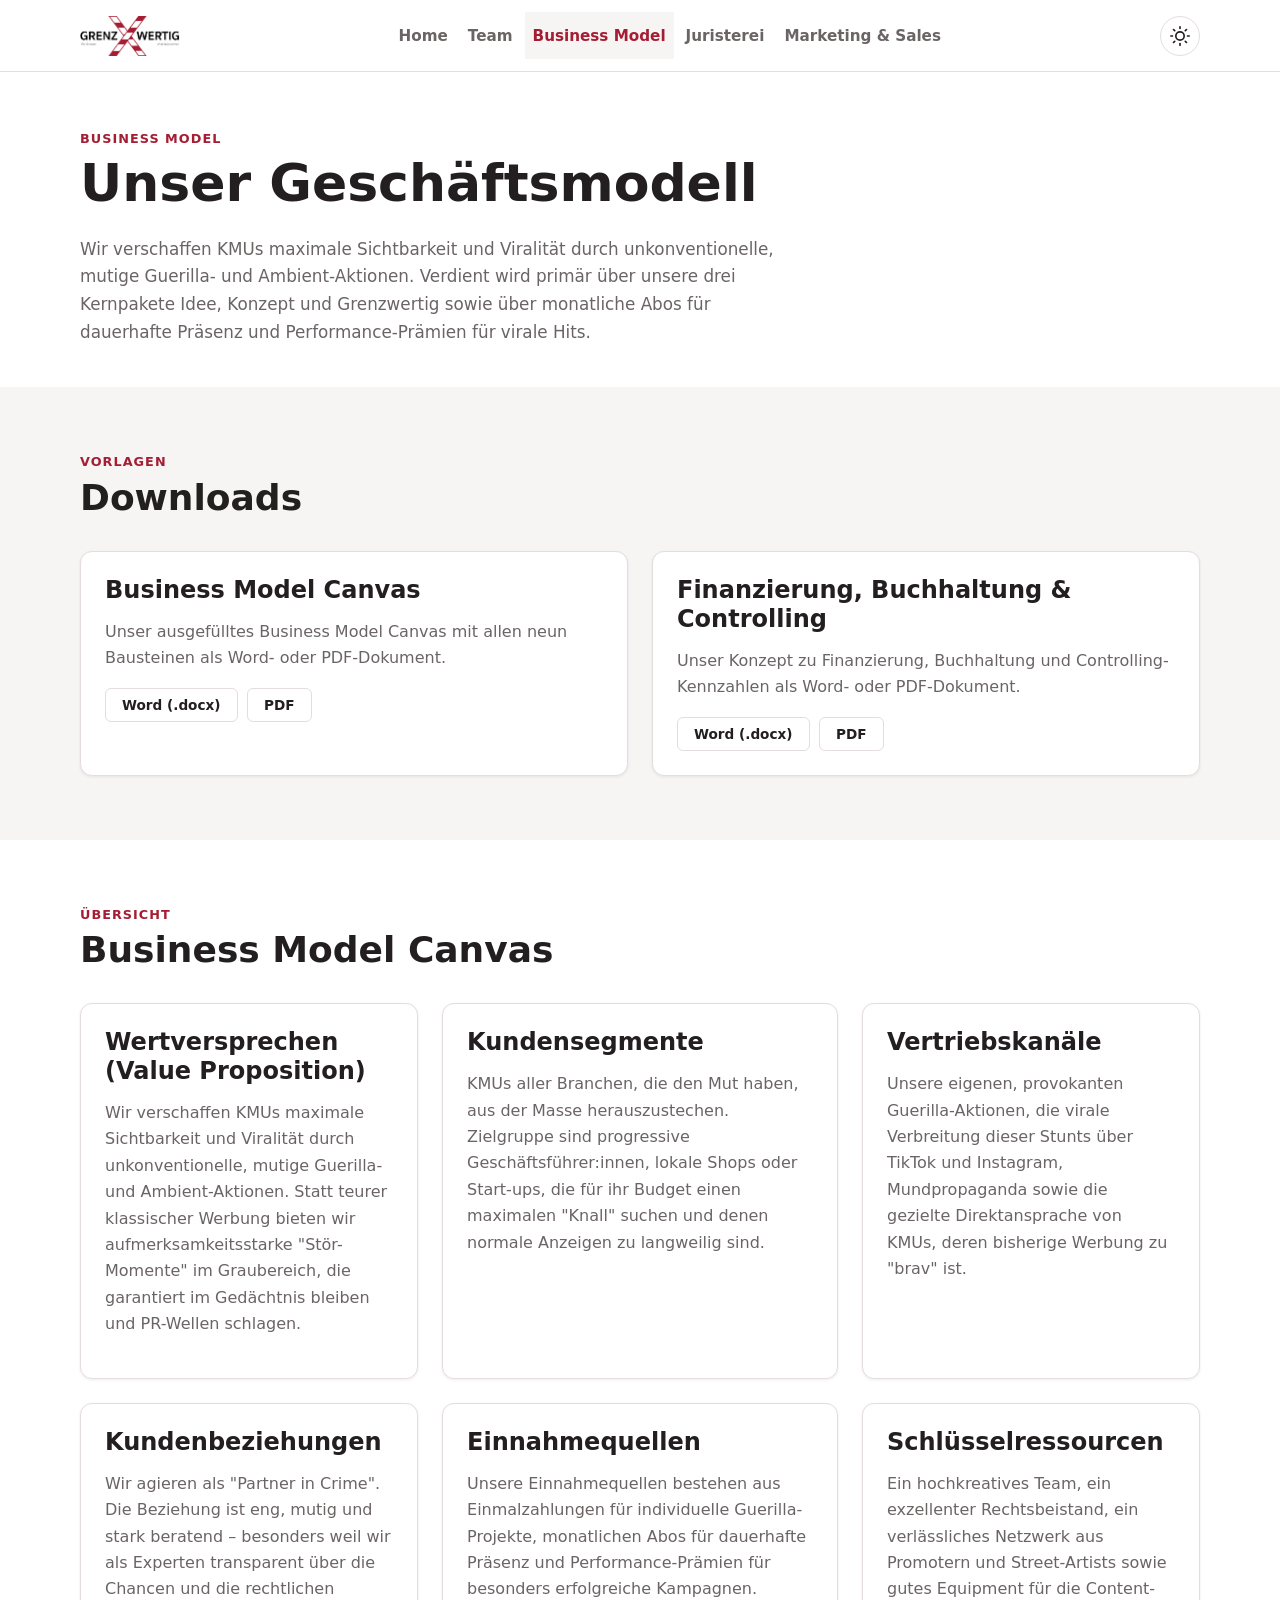
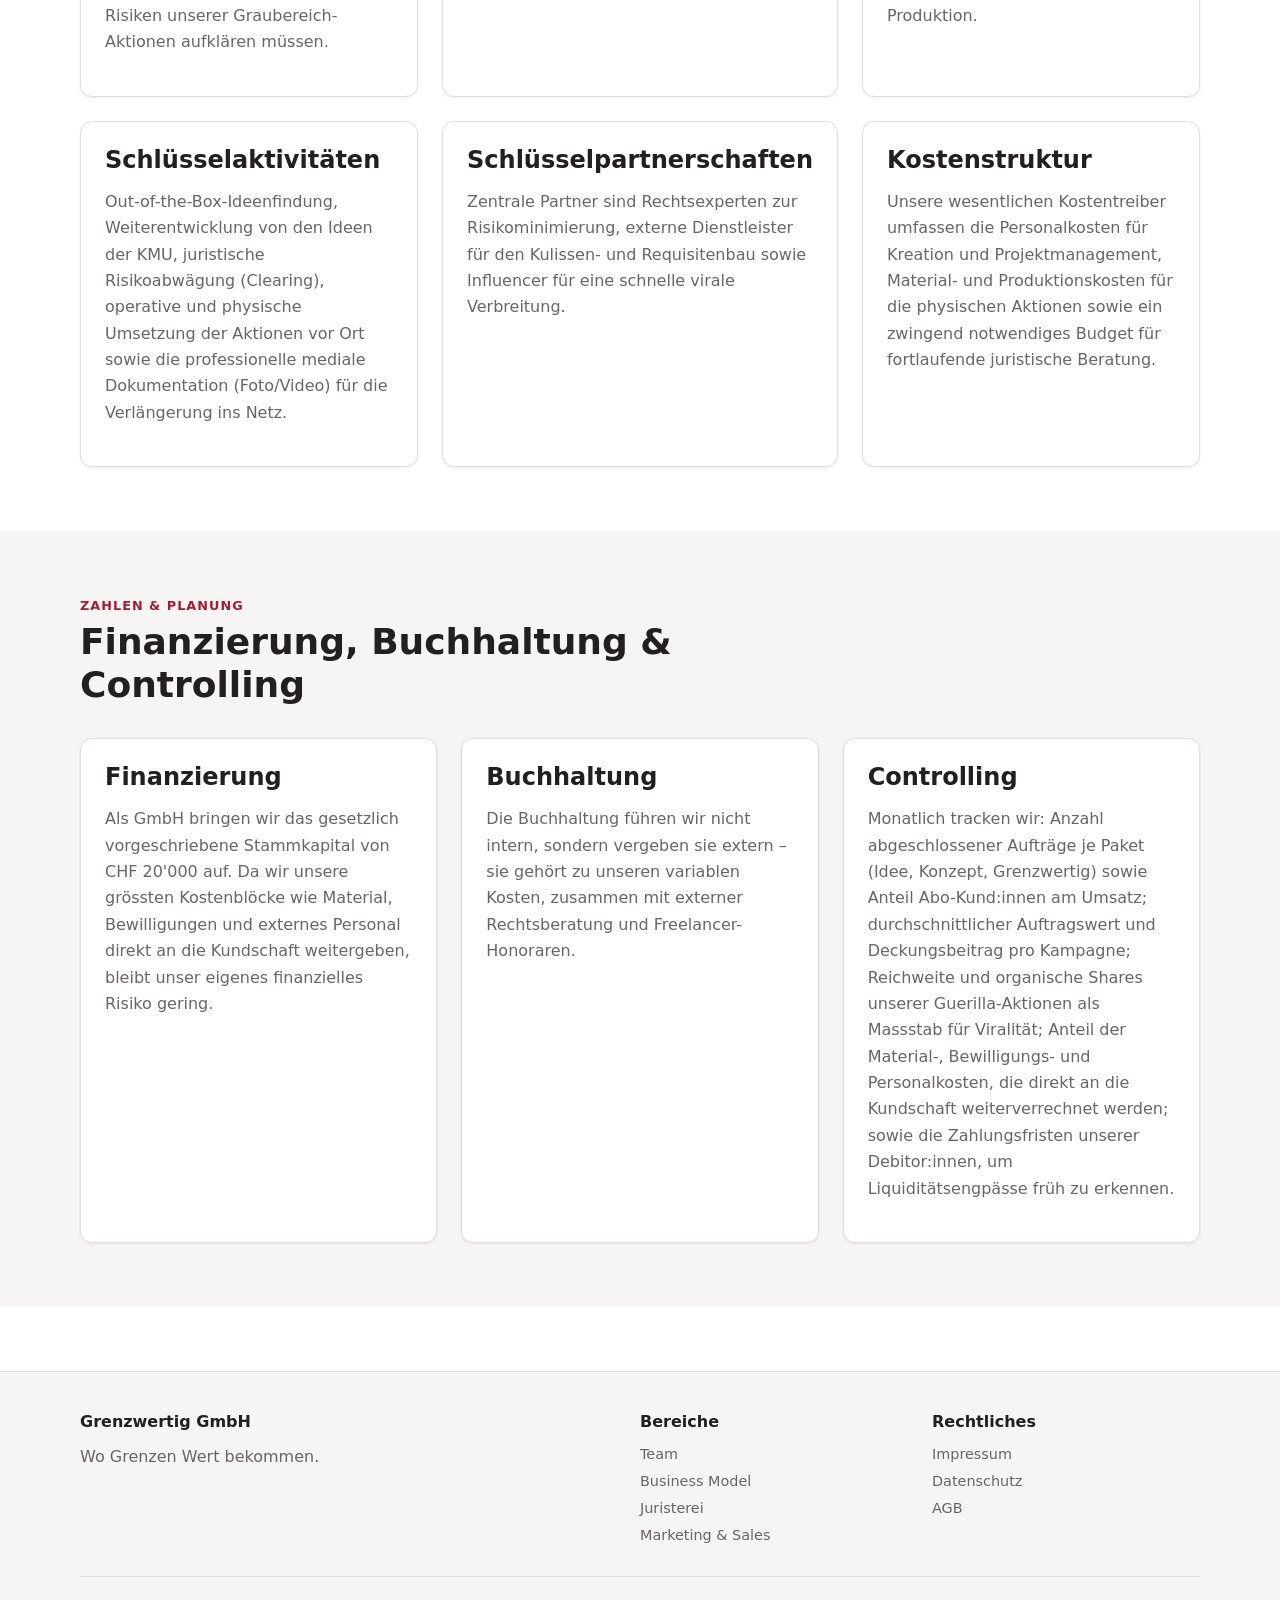
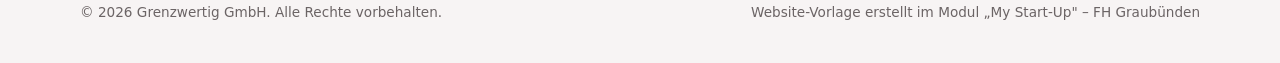
==== business-model/index.html @ 2e2cf3b0 "Logo Anpassung" ====
<!DOCTYPE html>
<!--
  =============================================================================
  MY START-UP – WEBSITE TEMPLATE
  Datei: business-model/index.html
  -----------------------------------------------------------------------------
  Entspricht der Ordner-Kachel "Business Model". Fachlich passend gemäss
  Modulbeschreibung: Geschäftsmodell, Finanzierung, Buchhaltung, Controlling.
  =============================================================================
-->
<html lang="de">
<head>
  <meta charset="UTF-8" />
  <script>
    (function () {
      var stored = localStorage.getItem("my-startup-theme");
      var theme = stored || (window.matchMedia("(prefers-color-scheme: dark)").matches ? "dark" : "light");
      document.documentElement.setAttribute("data-theme", theme);
    })();
  </script>
  <meta name="viewport" content="width=device-width, initial-scale=1.0" />
  <title>Business Model – My Start-Up</title>
  <meta name="description" content="Geschäftsmodell, Finanzierung und Zahlen von My Start-Up." />
  <link rel="stylesheet" href="../css/style.css" />
</head>
<body>
  <a class="visually-hidden" href="#main">Zum Inhalt springen</a>

  <header class="site-header">
    <div class="container">
    <a href="../index.html" class="brand">
      <img src="../images/logo-light.png" alt="Grenzwertig – wo Grenzen Wert bekommen" class="brand__logo brand__logo--light">
      <img src="../images/logo-dark.png" alt="Grenzwertig – wo Grenzen Wert bekommen" class="brand__logo brand__logo--dark">
    </a>

      <nav class="main-nav" id="main-navigation" data-main-nav data-open="false" aria-label="Hauptnavigation">
        <a href="../index.html">Home</a>
        <a href="../team/index.html">Team</a>
        <a href="index.html">Business Model</a>
        <a href="../juristerei/index.html">Juristerei</a>
        <a href="../marketing-sales/index.html">Marketing &amp; Sales</a>
      </nav>

      <div class="header-actions">
        <button type="button" class="theme-toggle" data-theme-toggle aria-label="Zu Dark-Mode wechseln">
          <svg class="icon-sun" viewBox="0 0 24 24" fill="none" stroke="currentColor" stroke-width="2" stroke-linecap="round" stroke-linejoin="round" aria-hidden="true">
            <circle cx="12" cy="12" r="5"></circle>
            <line x1="12" y1="1" x2="12" y2="3"></line>
            <line x1="12" y1="21" x2="12" y2="23"></line>
            <line x1="4.22" y1="4.22" x2="5.64" y2="5.64"></line>
            <line x1="18.36" y1="18.36" x2="19.78" y2="19.78"></line>
            <line x1="1" y1="12" x2="3" y2="12"></line>
            <line x1="21" y1="12" x2="23" y2="12"></line>
            <line x1="4.22" y1="19.78" x2="5.64" y2="18.36"></line>
            <line x1="18.36" y1="5.64" x2="19.78" y2="4.22"></line>
          </svg>
          <svg class="icon-moon" viewBox="0 0 24 24" fill="none" stroke="currentColor" stroke-width="2" stroke-linecap="round" stroke-linejoin="round" aria-hidden="true">
            <path d="M21 12.79A9 9 0 1 1 11.21 3 7 7 0 0 0 21 12.79z"></path>
          </svg>
        </button>

        <button type="button" class="nav-toggle" data-nav-toggle aria-label="Menü öffnen" aria-expanded="false" aria-controls="main-navigation">
          <svg viewBox="0 0 24 24" fill="none" stroke="currentColor" stroke-width="2" stroke-linecap="round" stroke-linejoin="round" aria-hidden="true">
            <line x1="3" y1="6" x2="21" y2="6"></line>
            <line x1="3" y1="12" x2="21" y2="12"></line>
            <line x1="3" y1="18" x2="21" y2="18"></line>
          </svg>
        </button>
      </div>
    </div>
  </header>

  <main id="main">
    <section class="page-hero container">
      <span class="eyebrow">Business Model</span>
      <h1 class="page-hero__title">Unser Geschäftsmodell</h1>
      <p class="page-hero__lead">Wir verschaffen KMUs maximale Sichtbarkeit und Viralität durch unkonventionelle, mutige Guerilla- und Ambient-Aktionen. Verdient wird primär über unsere drei Kernpakete Idee, Konzept und Grenzwertig sowie über monatliche Abos für dauerhafte Präsenz und Performance-Prämien für virale Hits.</p>
    </section>

    <!-- ===================== DOWNLOADS ===================== -->
    <section class="section section--alt">
      <div class="container">
        <div class="section-heading">
          <span class="eyebrow">Vorlagen</span>
          <h2>Downloads</h2>
        </div>
        <div class="grid content-grid-2">
          <div class="card">
            <h3>Business Model Canvas</h3>
            <p>Unser ausgefülltes Business Model Canvas mit allen neun Bausteinen als Word- oder PDF-Dokument.</p>
            <div class="download-links">
              <a class="btn btn--outline" href="../downloads/business-model/Business-Model-canvas-Grenzwertig-GmbH.docx" download>Word (.docx)</a>
              <a class="btn btn--outline" href="../downloads/business-model/Business-Model-canvas-Grenzwertig-GmbH.pdf" download>PDF</a>
            </div>
          </div>
          <div class="card">
            <h3>Finanzierung, Buchhaltung &amp; Controlling</h3>
            <p>Unser Konzept zu Finanzierung, Buchhaltung und Controlling-Kennzahlen als Word- oder PDF-Dokument.</p>
            <div class="download-links">
              <a class="btn btn--outline" href="../downloads/business-model/Finanzierung-Buchhaltung-Controlling-Grenzwertig-GmbH.docx" download>Word (.docx)</a>
              <a class="btn btn--outline" href="../downloads/business-model/Finanzierung-buchhaltung-controlling-Grenzwertig-GmbH.pdf" download>PDF</a>
            </div>
          </div>
        </div>
      </div>
    </section>

    <!-- ===================== BUSINESS MODEL CANVAS (9 Bausteine) ===================== -->
    <section class="section container">
      <div class="section-heading">
        <span class="eyebrow">Übersicht</span>
        <h2>Business Model Canvas</h2>
      </div>
      <div class="grid content-grid-3">
        <div class="card">
          <h3>Wertversprechen (Value Proposition)</h3>
          <p>Wir verschaffen KMUs maximale Sichtbarkeit und Viralität durch unkonventionelle, mutige Guerilla- und Ambient-Aktionen. Statt teurer klassischer Werbung bieten wir aufmerksamkeitsstarke "Stör-Momente" im Graubereich, die garantiert im Gedächtnis bleiben und PR-Wellen schlagen.</p>
        </div>
        <div class="card">
          <h3>Kundensegmente</h3>
          <p>KMUs aller Branchen, die den Mut haben, aus der Masse herauszustechen. Zielgruppe sind progressive Geschäftsführer:innen, lokale Shops oder Start-ups, die für ihr Budget einen maximalen "Knall" suchen und denen normale Anzeigen zu langweilig sind.</p>
        </div>
        <div class="card">
          <h3>Vertriebskanäle</h3>
          <p>Unsere eigenen, provokanten Guerilla-Aktionen, die virale Verbreitung dieser Stunts über TikTok und Instagram, Mundpropaganda sowie die gezielte Direktansprache von KMUs, deren bisherige Werbung zu "brav" ist.</p>
        </div>
        <div class="card">
          <h3>Kundenbeziehungen</h3>
          <p>Wir agieren als "Partner in Crime". Die Beziehung ist eng, mutig und stark beratend – besonders weil wir als Experten transparent über die Chancen und die rechtlichen Risiken unserer Graubereich-Aktionen aufklären müssen.</p>
        </div>
        <div class="card">
          <h3>Einnahmequellen</h3>
          <p>Unsere Einnahmequellen bestehen aus Einmalzahlungen für individuelle Guerilla-Projekte, monatlichen Abos für dauerhafte Präsenz und Performance-Prämien für besonders erfolgreiche Kampagnen.</p>
        </div>
        <div class="card">
          <h3>Schlüsselressourcen</h3>
          <p>Ein hochkreatives Team, ein exzellenter Rechtsbeistand, ein verlässliches Netzwerk aus Promotern und Street-Artists sowie gutes Equipment für die Content-Produktion.</p>
        </div>
        <div class="card">
          <h3>Schlüsselaktivitäten</h3>
          <p>Out-of-the-Box-Ideenfindung, Weiterentwicklung von den Ideen der KMU, juristische Risikoabwägung (Clearing), operative und physische Umsetzung der Aktionen vor Ort sowie die professionelle mediale Dokumentation (Foto/Video) für die Verlängerung ins Netz.</p>
        </div>
        <div class="card">
          <h3>Schlüsselpartnerschaften</h3>
          <p>Zentrale Partner sind Rechtsexperten zur Risikominimierung, externe Dienstleister für den Kulissen- und Requisitenbau sowie Influencer für eine schnelle virale Verbreitung.</p>
        </div>
        <div class="card">
          <h3>Kostenstruktur</h3>
          <p>Unsere wesentlichen Kostentreiber umfassen die Personalkosten für Kreation und Projektmanagement, Material- und Produktionskosten für die physischen Aktionen sowie ein zwingend notwendiges Budget für fortlaufende juristische Beratung.</p>
        </div>
      </div>
    </section>

    <!-- ===================== FINANZIERUNG, BUCHHALTUNG, CONTROLLING ===================== -->
    <section class="section section--alt">
      <div class="container">
        <div class="section-heading">
          <span class="eyebrow">Zahlen &amp; Planung</span>
          <h2>Finanzierung, Buchhaltung &amp; Controlling</h2>
        </div>
        <div class="grid content-grid-3">
          <div class="card">
            <h3>Finanzierung</h3>
            <p>Als GmbH bringen wir das gesetzlich vorgeschriebene Stammkapital von CHF 20'000 auf. Da wir unsere grössten Kostenblöcke wie Material, Bewilligungen und externes Personal direkt an die Kundschaft weitergeben, bleibt unser eigenes finanzielles Risiko gering.</p>
          </div>
          <div class="card">
            <h3>Buchhaltung</h3>
            <p>Die Buchhaltung führen wir nicht intern, sondern vergeben sie extern – sie gehört zu unseren variablen Kosten, zusammen mit externer Rechtsberatung und Freelancer-Honoraren.</p>
          </div>
            <div class="card">
            <h3>Controlling</h3>
            <p>Monatlich tracken wir: Anzahl abgeschlossener Aufträge je Paket (Idee, Konzept, Grenzwertig) sowie Anteil Abo-Kund:innen am Umsatz; durchschnittlicher Auftragswert und Deckungsbeitrag pro Kampagne; Reichweite und organische Shares unserer Guerilla-Aktionen als Massstab für Viralität; Anteil der Material-, Bewilligungs- und Personalkosten, die direkt an die Kundschaft weiterverrechnet werden; sowie die Zahlungsfristen unserer Debitor:innen, um Liquiditätsengpässe früh zu erkennen.</p>
          </div>
        </div>
      </div>
    </section>
  </main>

  <footer class="site-footer">
    <div class="container">
      <div class="grid footer-grid">
        <div class="footer-col">
          <h3>Grenzwertig GmbH</h3>
          <p>Wo Grenzen Wert bekommen.</p>
        </div>
        <div class="footer-col">
          <h3>Bereiche</h3>
          <ul>
            <li><a href="../team/index.html">Team</a></li>
            <li><a href="../business-model/index.html">Business Model</a></li>
            <li><a href="../juristerei/index.html">Juristerei</a></li>
            <li><a href="../marketing-sales/index.html">Marketing &amp; Sales</a></li>
          </ul>
        </div>
        <div class="footer-col">
          <h3>Rechtliches</h3>
          <ul>
            <li><a href="../juristerei/impressum.html">Impressum</a></li>
            <li><a href="../juristerei/datenschutz.html">Datenschutz</a></li>
            <li><a href="../juristerei/agb.html">AGB</a></li>
          </ul>
        </div>
      </div>
      <div class="footer-bottom">
        <p class="mb-0">© <span data-current-year>2026</span> Grenzwertig GmbH. Alle Rechte vorbehalten.</p>
        <p class="mb-0">Website-Vorlage erstellt im Modul „My Start-Up" – FH Graubünden</p>
      </div>
    </div>
  </footer>

  <div class="modal" data-video-modal hidden>
    <div class="modal__dialog" role="dialog" aria-modal="true" aria-label="Video-Player">
      <button type="button" class="modal__close" data-modal-close aria-label="Video schliessen">
        <svg viewBox="0 0 24 24" fill="none" stroke="currentColor" stroke-width="2" stroke-linecap="round" stroke-linejoin="round" aria-hidden="true">
          <line x1="18" y1="6" x2="6" y2="18"></line>
          <line x1="6" y1="6" x2="18" y2="18"></line>
        </svg>
      </button>
      <div class="modal__video-wrapper">
        <iframe src="" title="Video-Player" allow="autoplay; encrypted-media; picture-in-picture" allowfullscreen></iframe>
      </div>
    </div>
  </div>

  <script src="../js/script.js"></script>
</body>
</html>
---- css/style.css ----
/* =============================================================================
   MY START-UP – WEBSITE TEMPLATE
   Stylesheet: css/style.css
   -----------------------------------------------------------------------------
   Dies ist die EINZIGE CSS-Datei des Projekts. Sie gilt für alle HTML-Seiten
   (index.html im Hauptordner sowie alle index.html-Dateien in den Unterordnern
   team/, business-model/, juristerei/, marketing-sales/).

   AUFBAU DIESER DATEI (Inhaltsverzeichnis):
     1. Google Fonts Import (optional)
     2. Design-Tokens / CSS-Variablen  <-- WICHTIGSTER ABSCHNITT FÜR ANPASSUNGEN
     3. Reset & Grundformatierung
     4. Typografie
     5. Layout-Hilfsklassen (Container, Grid, Sections)
     6. Header & Navigation
     7. Buttons & Links
     8. Hero-Bereich (Titel & Claim)
     9. Bereichs-Karten (Team / Business Model / Juristerei / Marketing & Sales)
    10. Mood Board & Video-Thumbnails
    11. Video-Modal (Lightbox)
    12. Inhalts-Karten (Team-Mitglieder, generische Cards)
    13. Formulare
    14. Footer
    15. Utility-Klassen
    16. Responsive Anpassungen (Mobile / Tablet / Desktop)

   TIPP FÜR STUDIERENDE: Wer nur schnell "die Firmenfarbe" ändern möchte,
   muss NUR Abschnitt 2 (Design-Tokens) anpassen – der Rest der Website
   reagiert automatisch darauf, weil überall mit var(--...) gearbeitet wird.
   ========================================================================== */


/* -----------------------------------------------------------------------------
   1. GOOGLE FONTS (optional)
   -----------------------------------------------------------------------------
   Standardmässig werden Systemschriften verwendet (kein Ladezeit-Nachteil).
   Wer eine Google Font möchte: In JEDER HTML-Datei im <head> folgenden Link
   VOR dieser CSS-Datei einfügen, z. B.:
   <link rel="preconnect" href="https://fonts.googleapis.com">
   <link href="https://fonts.googleapis.com/css2?family=Poppins:wght@400;600;700&display=swap" rel="stylesheet">
   und danach unten bei --font-heading / --font-body den Namen eintragen.
   -------------------------------------------------------------------------- */


/* -----------------------------------------------------------------------------
   2. DESIGN-TOKENS / CSS-VARIABLEN
   -----------------------------------------------------------------------------
   Hier definiert ihr die Corporate-Identity eurer Firma: Farben, Schriften,
   Abstände, Rundungen. ÄNDERT NUR DIE WERTE HIER – nicht die Variablennamen,
   sonst funktioniert der Rest des Stylesheets nicht mehr.
   -------------------------------------------------------------------------- */
:root {
  /* --- Markenfarben: Grenzwertig --- */
  --color-primary: #a51d32;        /* Hauptfarbe: Buttons, Links, Akzente */
  --color-primary-hover: #7c1526;  /* dunkleres Rot für Hover-Zustände */
  --color-accent: #231f20;         /* Zweitfarbe (Schwarz) für Highlights/Badges */

  /* --- Light-Mode-Farben (Standard) --- */
  --color-bg: #ffffff;
  --color-bg-alt: #f7f4f4;
  --color-surface: #ffffff;
  --color-text: #231f20;
  --color-text-muted: #6b6465;
  --color-border: #e5dcdd;
  --color-header-bg: rgba(255, 255, 255, 0.92);
  --shadow-sm: 0 1px 3px rgba(35, 31, 32, 0.08);
  --shadow-md: 0 8px 24px rgba(35, 31, 32, 0.10);

  /* --- Typografie --- */
  --font-heading: "Archivo Black", "Segoe UI", system-ui, sans-serif;
  --font-body: "Inter", "Segoe UI", system-ui, sans-serif;

  /* --- Sonstiges Layout --- */
  --radius-sm: 6px;
  --radius-md: 12px;
  --radius-lg: 20px;
  --container-width: 1160px;
  --header-height: 72px;
  --transition-fast: 150ms ease;
  --transition-base: 250ms ease;
}

/* --- Dark-Mode-Farben ---
   Werden aktiv, wenn <html data-theme="dark"> gesetzt ist (js/script.js). */
@media (prefers-color-scheme: dark) {
  :root {
    --color-primary-hover: #c2394d;
    --color-accent: #ffffff;
    --color-bg: #231f20;
    --color-bg-alt: #2c2728;
    --color-surface: #2c2728;
    --color-text: #ffffff;
    --color-text-muted: #cbc3c4;
    --color-border: #453f40;
    --color-header-bg: rgba(35, 31, 32, 0.9);
    --shadow-sm: 0 1px 3px rgba(0, 0, 0, 0.4);
    --shadow-md: 0 8px 24px rgba(0, 0, 0, 0.45);
  }
}

html[data-theme="dark"] {
  --color-primary-hover: #c2394d;
  --color-accent: #ffffff;
  --color-bg: #231f20;
  --color-bg-alt: #2c2728;
  --color-surface: #2c2728;
  --color-text: #ffffff;
  --color-text-muted: #cbc3c4;
  --color-border: #453f40;
  --color-header-bg: rgba(35, 31, 32, 0.9);
  --shadow-sm: 0 1px 3px rgba(0, 0, 0, 0.4);
  --shadow-md: 0 8px 24px rgba(0, 0, 0, 0.45);
}

html[data-theme="light"] {
  --color-primary-hover: #7c1526;
  --color-accent: #231f20;
  --color-bg: #ffffff;
  --color-bg-alt: #f7f4f4;
  --color-surface: #ffffff;
  --color-text: #231f20;
  --color-text-muted: #6b6465;
  --color-border: #e5dcdd;
  --color-header-bg: rgba(255, 255, 255, 0.92);
  --shadow-sm: 0 1px 3px rgba(35, 31, 32, 0.08);
  --shadow-md: 0 8px 24px rgba(35, 31, 32, 0.10);
}


/* -----------------------------------------------------------------------------
   3. RESET & GRUNDFORMATIERUNG
   -------------------------------------------------------------------------- */
*,
*::before,
*::after {
  box-sizing: border-box;
}

html {
  scroll-behavior: smooth;
  scroll-padding-top: calc(var(--header-height) + 16px);
}

body {
  margin: 0;
  min-height: 100vh;
  font-family: var(--font-body);
  color: var(--color-text);
  background-color: var(--color-bg);
  transition: background-color var(--transition-base), color var(--transition-base);
  -webkit-font-smoothing: antialiased;
}

img,
svg,
video,
iframe {
  max-width: 100%;
  display: block;
}

a {
  color: var(--color-primary);
}

ul,
ol {
  padding-left: 1.25rem;
}

/* Respektiert die Systemeinstellung "reduzierte Bewegung" */
@media (prefers-reduced-motion: reduce) {
  html {
    scroll-behavior: auto;
  }
  *,
  *::before,
  *::after {
    animation-duration: 0.001ms !important;
    animation-iteration-count: 1 !important;
    transition-duration: 0.001ms !important;
  }
}


/* -----------------------------------------------------------------------------
   4. TYPOGRAFIE
   -------------------------------------------------------------------------- */
h1, h2, h3, h4 {
  font-family: var(--font-heading);
  line-height: 1.2;
  margin: 0 0 0.6em;
  color: var(--color-text);
}

h1 { font-size: clamp(2rem, 4vw + 1rem, 3.25rem); }
h2 { font-size: clamp(1.5rem, 2vw + 1rem, 2.25rem); }
h3 { font-size: clamp(1.15rem, 1vw + 1rem, 1.5rem); }

p {
  line-height: 1.65;
  color: var(--color-text-muted);
  margin: 0 0 1em;
}

.eyebrow {
  display: inline-block;
  font-size: 0.8rem;
  font-weight: 700;
  letter-spacing: 0.08em;
  text-transform: uppercase;
  color: var(--color-primary);
  margin-bottom: 0.5em;
}


/* -----------------------------------------------------------------------------
   5. LAYOUT-HILFSKLASSEN
   -------------------------------------------------------------------------- */
.container {
  width: 100%;
  max-width: var(--container-width);
  margin-inline: auto;
  padding-inline: 1.25rem;
}

.section {
  padding-block: clamp(2.5rem, 5vw, 5rem);
}

.section--alt {
  background-color: var(--color-bg-alt);
}

.section-heading {
  max-width: 640px;
  margin-bottom: 2rem;
}

.grid {
  display: grid;
  gap: 1.5rem;
}


/* -----------------------------------------------------------------------------
   6. HEADER & NAVIGATION
   -------------------------------------------------------------------------- */
.site-header {
  position: sticky;
  top: 0;
  z-index: 50;
  height: var(--header-height);
  display: flex;
  align-items: center;
  background-color: var(--color-header-bg);
  backdrop-filter: blur(10px);
  border-bottom: 1px solid var(--color-border);
}

.site-header .container {
  display: flex;
  align-items: center;
  justify-content: space-between;
  gap: 1rem;
}

.brand {
  display: flex;
  align-items: baseline;
  gap: 0.5rem;
  text-decoration: none;
  font-family: var(--font-heading);
}

.brand__name {
  font-weight: 700;
  font-size: 1.15rem;
  color: var(--color-text);
}

.brand__claim {
  display: none;
  font-size: 0.8rem;
  color: var(--color-text-muted);
}

.main-nav {
  display: flex;
  align-items: center;
  gap: 0.25rem;
}

.main-nav a {
  display: inline-flex;
  align-items: center;
  padding: 0.5rem 0.85rem;
  border-radius: var(--radius-sm);
  text-decoration: none;
  font-size: 0.95rem;
  font-weight: 600;
  color: var(--color-text-muted);
  transition: background-color var(--transition-fast), color var(--transition-fast);
}

.main-nav a:hover,
.main-nav a:focus-visible,
.main-nav a[aria-current="page"] {
  background-color: var(--color-bg-alt);
  color: var(--color-primary);
}

.header-actions {
  display: flex;
  align-items: center;
  gap: 0.5rem;
}

/* Theme-Umschalter (Sonne/Mond-Button) */
.theme-toggle {
  display: inline-flex;
  align-items: center;
  justify-content: center;
  width: 40px;
  height: 40px;
  border-radius: 50%;
  border: 1px solid var(--color-border);
  background-color: var(--color-surface);
  color: var(--color-text);
  cursor: pointer;
  transition: background-color var(--transition-fast), transform var(--transition-fast);
}

.theme-toggle:hover {
  background-color: var(--color-bg-alt);
}

.theme-toggle:active {
  transform: scale(0.92);
}

.theme-toggle svg {
  width: 20px;
  height: 20px;
}

/* Icons: Sonne wird im Light-Mode gezeigt, Mond im Dark-Mode (siehe HTML/JS) */
.theme-toggle .icon-moon { display: none; }
html[data-theme="dark"] .theme-toggle .icon-sun { display: none; }
html[data-theme="dark"] .theme-toggle .icon-moon { display: inline-flex; }

/* Logo: helles Logo im Light-Mode, dunkles Logo im Dark-Mode */
.brand__logo {
  height: 40px;
  width: auto;
}
.brand__logo--dark { display: none; }

@media (prefers-color-scheme: dark) {
  html:not([data-theme="light"]) .brand__logo--light { display: none; }
  html:not([data-theme="light"]) .brand__logo--dark { display: block; }
}

html[data-theme="dark"] .brand__logo--light { display: none; }
html[data-theme="dark"] .brand__logo--dark { display: block; }

html[data-theme="light"] .brand__logo--light { display: block; }
html[data-theme="light"] .brand__logo--dark { display: none; }

/* Mobile Menü-Button (Hamburger) */
.nav-toggle {
  display: inline-flex;
  align-items: center;
  justify-content: center;
  width: 40px;
  height: 40px;
  border-radius: var(--radius-sm);
  border: 1px solid var(--color-border);
  background-color: var(--color-surface);
  color: var(--color-text);
  cursor: pointer;
}

.nav-toggle svg {
  width: 22px;
  height: 22px;
}


/* -----------------------------------------------------------------------------
   7. BUTTONS & LINKS
   -------------------------------------------------------------------------- */
.btn {
  display: inline-flex;
  align-items: center;
  justify-content: center;
  gap: 0.5rem;
  padding: 0.75rem 1.4rem;
  border-radius: var(--radius-sm);
  border: 1px solid transparent;
  font-family: var(--font-heading);
  font-weight: 600;
  font-size: 0.95rem;
  text-decoration: none;
  cursor: pointer;
  transition: background-color var(--transition-fast), color var(--transition-fast), border-color var(--transition-fast), transform var(--transition-fast);
}

.btn:active {
  transform: translateY(1px);
}

.btn--primary {
  background-color: var(--color-primary);
  color: #ffffff;
}

.btn--primary:hover {
  background-color: var(--color-primary-hover);
}

.btn--outline {
  background-color: transparent;
  border-color: var(--color-border);
  color: var(--color-text);
}

.btn--outline:hover {
  border-color: var(--color-primary);
  color: var(--color-primary);
}


/* -----------------------------------------------------------------------------
   8. HERO-BEREICH (Firmenname & Claim, siehe Scribble oberste zwei Balken)
   -------------------------------------------------------------------------- */
.hero {
  padding-block: clamp(2rem, 6vw, 4.5rem) clamp(1.5rem, 4vw, 3rem);
  text-align: center;
}

.hero__name {
  margin-bottom: 0.3em;
}

.hero__claim {
  font-size: clamp(1.05rem, 1.4vw + 0.8rem, 1.4rem);
  color: var(--color-text-muted);
  max-width: 640px;
  margin-inline: auto;
}


/* -----------------------------------------------------------------------------
   9. BEREICHS-KARTEN (Team / Business Model / Juristerei / Marketing & Sales)
   -----------------------------------------------------------------------------
   Entspricht den vier "Ordner"-Boxen im Scribble direkt unter Titel/Claim.
   -------------------------------------------------------------------------- */
.folder-grid {
  grid-template-columns: repeat(2, 1fr);
}

.folder-card {
  display: flex;
  flex-direction: column;
  gap: 0.75rem;
  padding: 1.5rem;
  background-color: var(--color-surface);
  border: 1px solid var(--color-border);
  border-radius: var(--radius-md);
  text-decoration: none;
  box-shadow: var(--shadow-sm);
  transition: transform var(--transition-fast), box-shadow var(--transition-fast), border-color var(--transition-fast);
}

.folder-card:hover,
.folder-card:focus-visible {
  transform: translateY(-4px);
  box-shadow: var(--shadow-md);
  border-color: var(--color-primary);
}

.folder-card__icon {
  width: 44px;
  height: 44px;
  display: inline-flex;
  align-items: center;
  justify-content: center;
  border-radius: var(--radius-sm);
  background-color: var(--color-bg-alt);
  color: var(--color-primary);
}

.folder-card__icon svg {
  width: 24px;
  height: 24px;
}

.folder-card__title {
  margin: 0;
  font-size: 1.1rem;
  color: var(--color-text);
}

.folder-card__desc {
  margin: 0;
  font-size: 0.9rem;
  color: var(--color-text-muted);
}


/* -----------------------------------------------------------------------------
   10. MOOD BOARD & VIDEO-THUMBNAILS
   -----------------------------------------------------------------------------
   Entspricht dem grossen Mood-Board-Feld links und den zwei Video-Thumbnails
   rechts im Scribble.
   -------------------------------------------------------------------------- */
.mood-video-grid {
  grid-template-columns: 2fr 1fr;
  align-items: stretch;
}

.mood-board {
  position: relative;
  min-height: 320px;
  border-radius: var(--radius-md);
  border: 2px dashed var(--color-border);
  background-color: var(--color-bg-alt);
  overflow: hidden;
}

/* ANPASSEN: Sobald ihr ein eigenes Bild habt, könnt ihr diesen Platzhalter
   ersetzen, z. B. durch:
   <img src="../images/moodboard.jpg" alt="Moodboard von [Firmenname]"> */
.mood-board__placeholder {
  position: absolute;
  inset: 0;
  display: flex;
  flex-direction: column;
  align-items: center;
  justify-content: center;
  gap: 0.5rem;
  text-align: center;
  padding: 1.5rem;
  color: var(--color-text-muted);
}

.mood-board__placeholder svg {
  width: 48px;
  height: 48px;
  opacity: 0.6;
}

.video-thumbnails {
  display: flex;
  flex-direction: column;
  gap: 1.25rem;
}

.video-thumb {
  position: relative;
  flex: 1;
  min-height: 140px;
  border-radius: var(--radius-md);
  border: 2px dashed var(--color-border);
  background-color: var(--color-bg-alt);
  color: var(--color-text-muted);
  cursor: pointer;
  display: flex;
  flex-direction: column;
  align-items: center;
  justify-content: center;
  gap: 0.4rem;
  font-family: var(--font-heading);
  font-weight: 600;
  font-size: 0.95rem;
  transition: border-color var(--transition-fast), color var(--transition-fast);
  padding: 1rem;
  text-align: center;
}

.video-thumb:hover,
.video-thumb:focus-visible {
  border-color: var(--color-primary);
  color: var(--color-primary);
}

.video-thumb__play {
  width: 36px;
  height: 36px;
  border-radius: 50%;
  background-color: var(--color-primary);
  color: #ffffff;
  display: inline-flex;
  align-items: center;
  justify-content: center;
}

.video-thumb__play svg {
  width: 16px;
  height: 16px;
}


/* -----------------------------------------------------------------------------
   11. VIDEO-MODAL (LIGHTBOX)
   -----------------------------------------------------------------------------
   Wird per JavaScript (js/script.js) geöffnet, wenn auf ein Video-Thumbnail
   geklickt wird. Bindet ein YouTube/Vimeo-Video per <iframe> ein.
   -------------------------------------------------------------------------- */
.modal {
  position: fixed;
  inset: 0;
  z-index: 100;
  display: flex;
  align-items: center;
  justify-content: center;
  padding: 1.5rem;
  background-color: rgba(0, 0, 0, 0.75);
}

.modal[hidden] {
  display: none;
}

.modal__dialog {
  position: relative;
  width: 100%;
  max-width: 900px;
  background-color: var(--color-surface);
  border-radius: var(--radius-md);
  overflow: hidden;
  box-shadow: var(--shadow-md);
}

.modal__video-wrapper {
  position: relative;
  aspect-ratio: 16 / 9;
  background-color: #000;
}

.modal__video-wrapper iframe {
  position: absolute;
  inset: 0;
  width: 100%;
  height: 100%;
  border: 0;
}

.modal__close {
  position: absolute;
  top: 0.75rem;
  right: 0.75rem;
  z-index: 1;
  width: 36px;
  height: 36px;
  border-radius: 50%;
  border: none;
  background-color: rgba(0, 0, 0, 0.6);
  color: #fff;
  cursor: pointer;
  display: inline-flex;
  align-items: center;
  justify-content: center;
}

.modal__close svg {
  width: 18px;
  height: 18px;
}


/* -----------------------------------------------------------------------------
   12. INHALTS-KARTEN (Team-Mitglieder, generische Content-Cards)
   -------------------------------------------------------------------------- */
.page-hero {
  padding-block: clamp(2rem, 5vw, 3.5rem) 1.5rem;
}

.page-hero__title {
  margin-bottom: 0.4em;
}

.page-hero__lead {
  max-width: 720px;
  font-size: 1.05rem;
}

.card {
  background-color: var(--color-surface);
  border: 1px solid var(--color-border);
  border-radius: var(--radius-md);
  padding: 1.5rem;
  box-shadow: var(--shadow-sm);
}

.download-links {
  display: flex;
  flex-wrap: wrap;
  gap: 0.6rem;
  margin-top: 1rem;
}

.download-links .btn {
  padding: 0.5rem 1rem;
  font-size: 0.85rem;
}

.team-grid {
  grid-template-columns: repeat(4, 1fr);
}

.team-card {
  text-align: center;
}

.team-card__photo {
  width: 128px;
  height: 128px;
  margin: 0 auto 1rem;
  border-radius: 50%;
  background-color: var(--color-bg-alt);
  border: 2px dashed var(--color-border);
  display: flex;
  align-items: center;
  justify-content: center;
  color: var(--color-text-muted);
  overflow: hidden;
}

.team-card__photo svg {
  width: 40px;
  height: 40px;
}

.team-card__name {
  margin-bottom: 0.15em;
}

.team-card__role {
  font-size: 0.85rem;
  font-weight: 700;
  text-transform: uppercase;
  letter-spacing: 0.04em;
  color: var(--color-primary);
  margin-bottom: 0.6em;
}

.content-grid-2 {
  grid-template-columns: repeat(2, 1fr);
}

.content-grid-3 {
  grid-template-columns: repeat(3, 1fr);
}

.legal-nav {
  grid-template-columns: repeat(3, 1fr);
  margin-bottom: 2rem;
}

.legal-topic-list {
  grid-template-columns: repeat(2, 1fr);
}

.legal-topic-list li {
  list-style: none;
}


/* -----------------------------------------------------------------------------
   13. FORMULARE (z. B. für eine spätere Kontaktseite unter Marketing & Sales)
   -------------------------------------------------------------------------- */
.form-field {
  display: flex;
  flex-direction: column;
  gap: 0.4rem;
  margin-bottom: 1.1rem;
}

.form-field label {
  font-weight: 600;
  font-size: 0.9rem;
}

.form-field input,
.form-field textarea {
  font: inherit;
  padding: 0.65rem 0.8rem;
  border-radius: var(--radius-sm);
  border: 1px solid var(--color-border);
  background-color: var(--color-surface);
  color: var(--color-text);
}

.form-field input:focus,
.form-field textarea:focus {
  outline: 2px solid var(--color-primary);
  outline-offset: 1px;
}


/* -----------------------------------------------------------------------------
   14. FOOTER
   -------------------------------------------------------------------------- */
.site-footer {
  border-top: 1px solid var(--color-border);
  background-color: var(--color-bg-alt);
  padding-block: 2.5rem;
  margin-top: clamp(2.5rem, 5vw, 5rem);
}

.footer-grid {
  grid-template-columns: 2fr 1fr 1fr;
  margin-bottom: 2rem;
}

.footer-col h3 {
  font-size: 1rem;
  margin-bottom: 0.8em;
}

.footer-col ul {
  list-style: none;
  padding: 0;
  margin: 0;
  display: flex;
  flex-direction: column;
  gap: 0.5rem;
}

.footer-col a {
  color: var(--color-text-muted);
  text-decoration: none;
  font-size: 0.9rem;
}

.footer-col a:hover {
  color: var(--color-primary);
}

.footer-bottom {
  display: flex;
  flex-wrap: wrap;
  gap: 0.75rem 1.5rem;
  align-items: center;
  justify-content: space-between;
  padding-top: 1.5rem;
  border-top: 1px solid var(--color-border);
  font-size: 0.85rem;
  color: var(--color-text-muted);
}

.footer-bottom a {
  color: var(--color-text-muted);
}


/* -----------------------------------------------------------------------------
   15. UTILITY-KLASSEN
   -------------------------------------------------------------------------- */
.visually-hidden {
  position: absolute;
  width: 1px;
  height: 1px;
  padding: 0;
  margin: -1px;
  overflow: hidden;
  clip: rect(0, 0, 0, 0);
  white-space: nowrap;
  border: 0;
}

.text-center { text-align: center; }
.mt-0 { margin-top: 0; }
.mb-0 { margin-bottom: 0; }


/* -----------------------------------------------------------------------------
   16. RESPONSIVE ANPASSUNGEN
   -----------------------------------------------------------------------------
   Mobile-First-Ansatz: Die Basis-Styles oben gelten für kleine Bildschirme.
   Ab hier werden für grössere Bildschirme (Tablet/Desktop) mehr Spalten,
   sichtbare Navigation usw. aktiviert.
   -------------------------------------------------------------------------- */

/* --- Mobile (Standard, < 640px): Navigation ist ausgeblendet und wird
   über den Hamburger-Button geöffnet --- */
.main-nav {
  position: fixed;
  top: var(--header-height);
  left: 0;
  right: 0;
  bottom: 0;
  flex-direction: column;
  align-items: stretch;
  gap: 0;
  padding: 1rem;
  background-color: var(--color-bg);
  border-top: 1px solid var(--color-border);
  transform: translateY(-8px);
  opacity: 0;
  visibility: hidden;
  pointer-events: none;
  transition: opacity var(--transition-base), transform var(--transition-base), visibility var(--transition-base);
}

.main-nav[data-open="true"] {
  opacity: 1;
  transform: translateY(0);
  visibility: visible;
  pointer-events: auto;
}

.main-nav a {
  padding: 0.9rem 0.5rem;
  border-bottom: 1px solid var(--color-border);
  border-radius: 0;
}

.folder-grid,
.team-grid,
.content-grid-2,
.content-grid-3,
.legal-nav,
.legal-topic-list,
.footer-grid {
  grid-template-columns: 1fr;
}

.mood-video-grid {
  grid-template-columns: 1fr;
}

.video-thumbnails {
  flex-direction: row;
}

/* --- Tablet (>= 640px) --- */
@media (min-width: 640px) {
  .folder-grid {
    grid-template-columns: repeat(2, 1fr);
  }

  .team-grid,
  .content-grid-2,
  .legal-nav,
  .legal-topic-list {
    grid-template-columns: repeat(2, 1fr);
  }
}

/* --- Desktop (>= 900px): volle Navigation sichtbar, Hamburger verschwindet --- */
@media (min-width: 900px) {
  .nav-toggle {
    display: none;
  }

  .brand__claim {
    display: inline;
  }

  .main-nav {
    position: static;
    flex-direction: row;
    align-items: center;
    gap: 0.25rem;
    padding: 0;
    background-color: transparent;
    border-top: none;
    transform: none;
    opacity: 1;
    visibility: visible;
    pointer-events: auto;
  }

  .main-nav a {
    border-bottom: none;
  }

  .folder-grid {
    grid-template-columns: repeat(4, 1fr);
  }

  .mood-video-grid {
    grid-template-columns: 2fr 1fr;
  }

  .video-thumbnails {
    flex-direction: column;
  }

  .content-grid-3 {
    grid-template-columns: repeat(3, 1fr);
  }

  .legal-nav {
    grid-template-columns: repeat(3, 1fr);
  }

  .footer-grid {
    grid-template-columns: 2fr 1fr 1fr;
  }
}

/* --- Grosse Desktops (>= 1200px) --- */
@media (min-width: 1200px) {
  .team-grid {
    grid-template-columns: repeat(4, 1fr);
  }
}
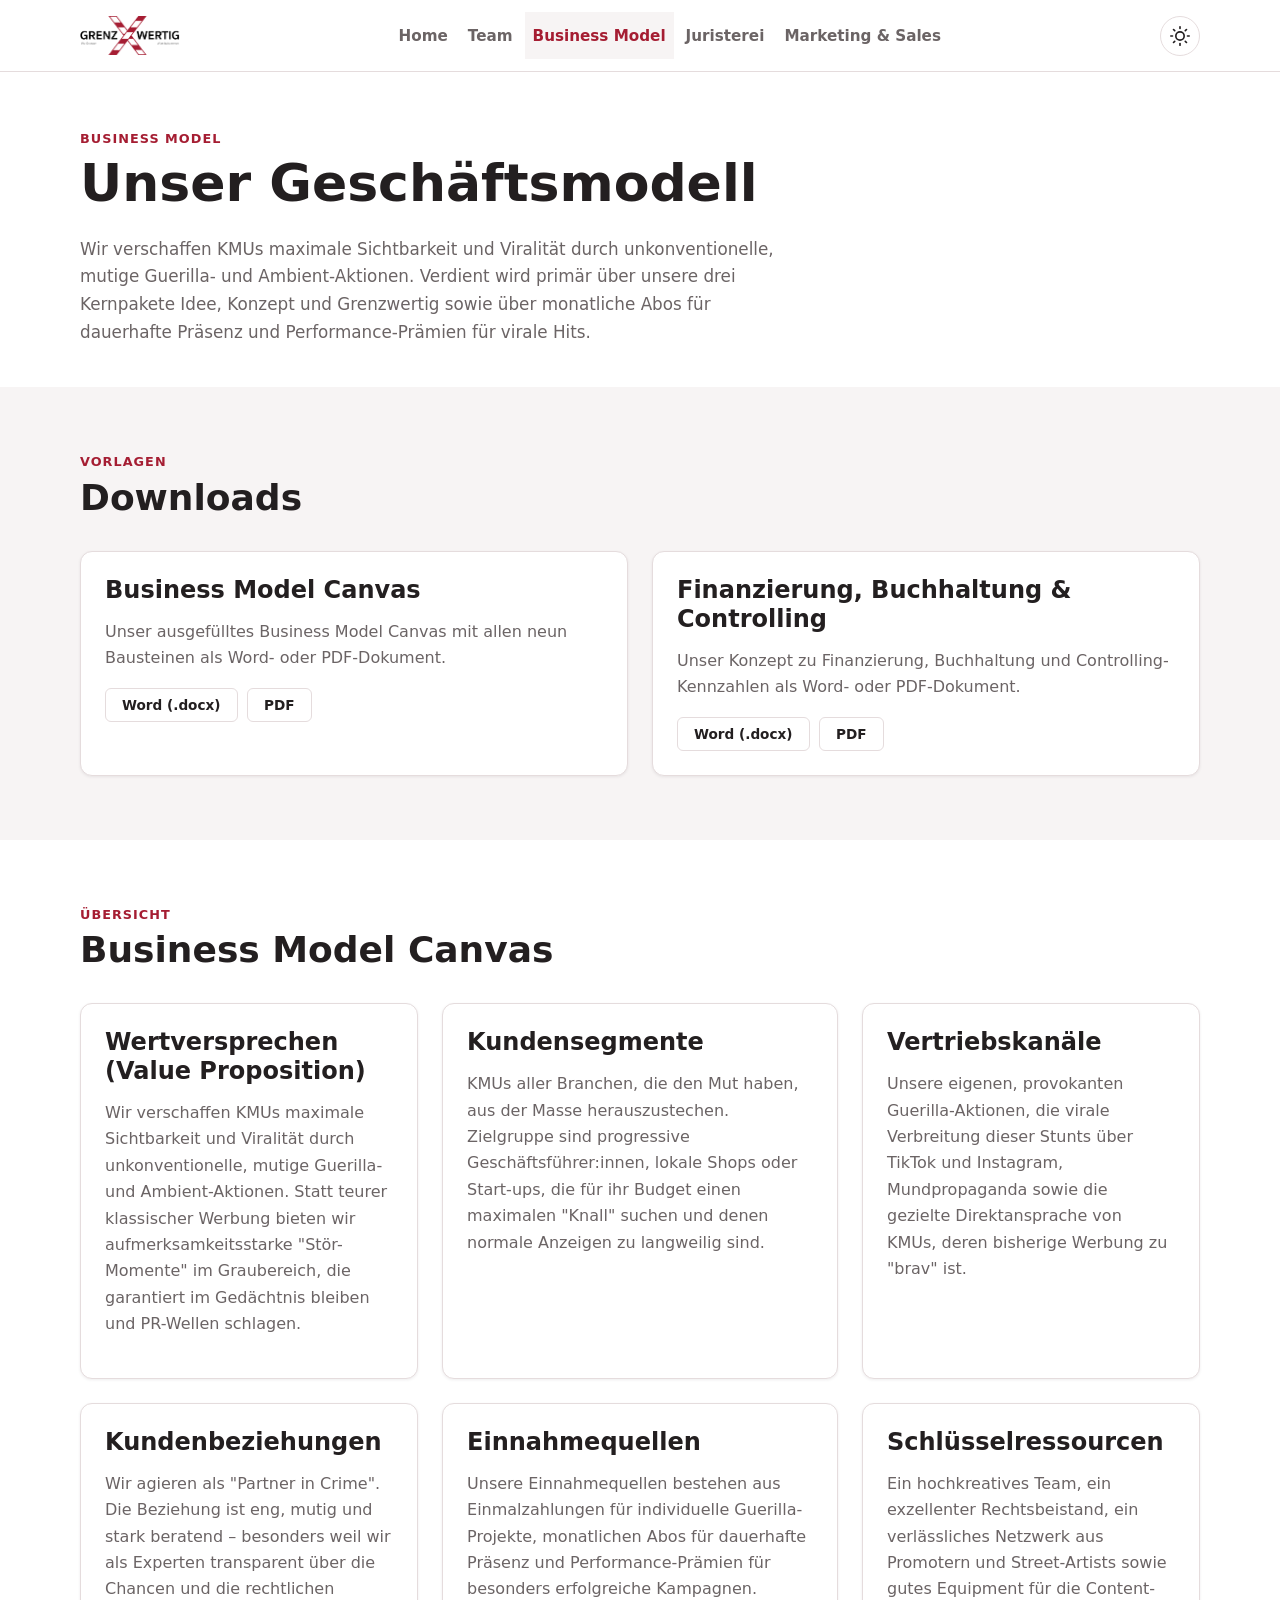
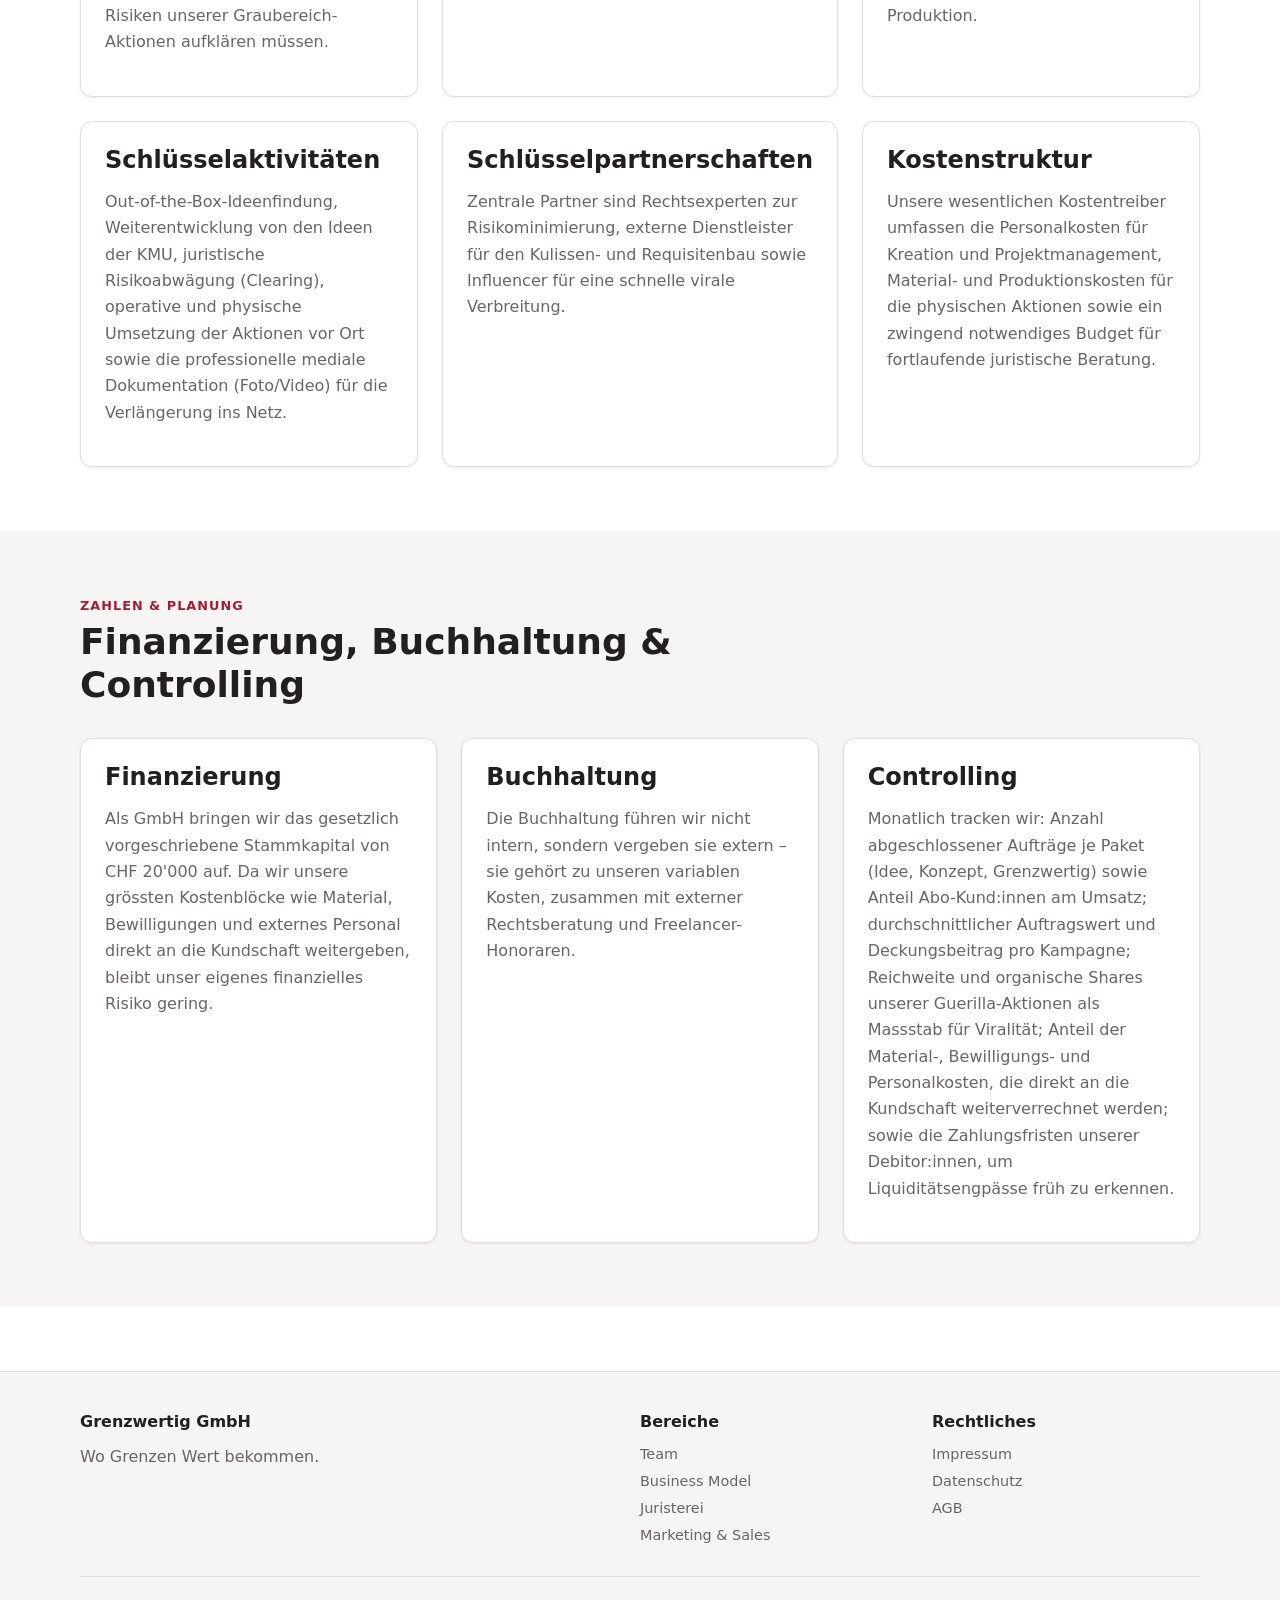
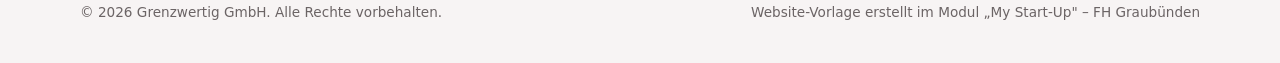
==== commit 5ba17dc4: "yt-link" ====
--- a/business-model/index.html
+++ b/business-model/index.html
@@ -19,7 +19,7 @@
     })();
   </script>
   <meta name="viewport" content="width=device-width, initial-scale=1.0" />
-  <title>Business Model – My Start-Up</title>
+  <title>Business Model – Grenzwertig</title>
   <meta name="description" content="Geschäftsmodell, Finanzierung und Zahlen von My Start-Up." />
   <link rel="stylesheet" href="../css/style.css" />
 </head>
--- a/css/style.css
+++ b/css/style.css
@@ -267,7 +267,7 @@
 
 .brand {
   display: flex;
-  align-items: baseline;
+  align-items: center;
   gap: 0.5rem;
   text-decoration: none;
   font-family: var(--font-heading);
@@ -284,6 +284,26 @@
   font-size: 0.8rem;
   color: var(--color-text-muted);
 }
+
+/* Logo im Header */
+.brand__logo {
+  height: 40px;
+  width: auto;
+  object-fit: contain;
+  flex-shrink: 0;
+}
+.brand__logo--dark { display: none; }
+
+@media (prefers-color-scheme: dark) {
+  html:not([data-theme="light"]) .brand__logo--light { display: none; }
+  html:not([data-theme="light"]) .brand__logo--dark { display: block; }
+}
+
+html[data-theme="dark"] .brand__logo--light { display: none; }
+html[data-theme="dark"] .brand__logo--dark { display: block; }
+
+html[data-theme="light"] .brand__logo--light { display: block; }
+html[data-theme="light"] .brand__logo--dark { display: none; }
 
 .main-nav {
   display: flex;
@@ -349,23 +369,25 @@
 html[data-theme="dark"] .theme-toggle .icon-sun { display: none; }
 html[data-theme="dark"] .theme-toggle .icon-moon { display: inline-flex; }
 
-/* Logo: helles Logo im Light-Mode, dunkles Logo im Dark-Mode */
-.brand__logo {
-  height: 40px;
-  width: auto;
-}
-.brand__logo--dark { display: none; }
+/* Logo im Hero: grösser als im Header */
+.hero__logo {
+  max-width: 560px;
+  width: 100%;
+  height: auto;
+  margin-inline: auto;  
+}
+.hero__logo--dark { display: none; }
 
 @media (prefers-color-scheme: dark) {
-  html:not([data-theme="light"]) .brand__logo--light { display: none; }
-  html:not([data-theme="light"]) .brand__logo--dark { display: block; }
-}
-
-html[data-theme="dark"] .brand__logo--light { display: none; }
-html[data-theme="dark"] .brand__logo--dark { display: block; }
-
-html[data-theme="light"] .brand__logo--light { display: block; }
-html[data-theme="light"] .brand__logo--dark { display: none; }
+  html:not([data-theme="light"]) .hero__logo--light { display: none; }
+  html:not([data-theme="light"]) .hero__logo--dark { display: block; }
+}
+
+html[data-theme="dark"] .hero__logo--light { display: none; }
+html[data-theme="dark"] .hero__logo--dark { display: block; }
+
+html[data-theme="light"] .hero__logo--light { display: block; }
+html[data-theme="light"] .hero__logo--dark { display: none; }
 
 /* Mobile Menü-Button (Hamburger) */
 .nav-toggle {
@@ -549,6 +571,31 @@
   width: 48px;
   height: 48px;
   opacity: 0.6;
+}
+
+.mood-board__trigger {
+  display: block;
+  width: 100%;
+  height: 100%;
+  padding: 0;
+  border: 0;
+  background: none;
+  cursor: zoom-in;
+}
+
+.modal__dialog--image {
+  max-width: 1100px;
+  background-color: transparent;
+  box-shadow: none;
+}
+
+.modal__image {
+  display: block;
+  width: 100%;
+  height: auto;
+  max-height: 85vh;
+  object-fit: contain;
+  border-radius: var(--radius-md);
 }
 
 .video-thumbnails {
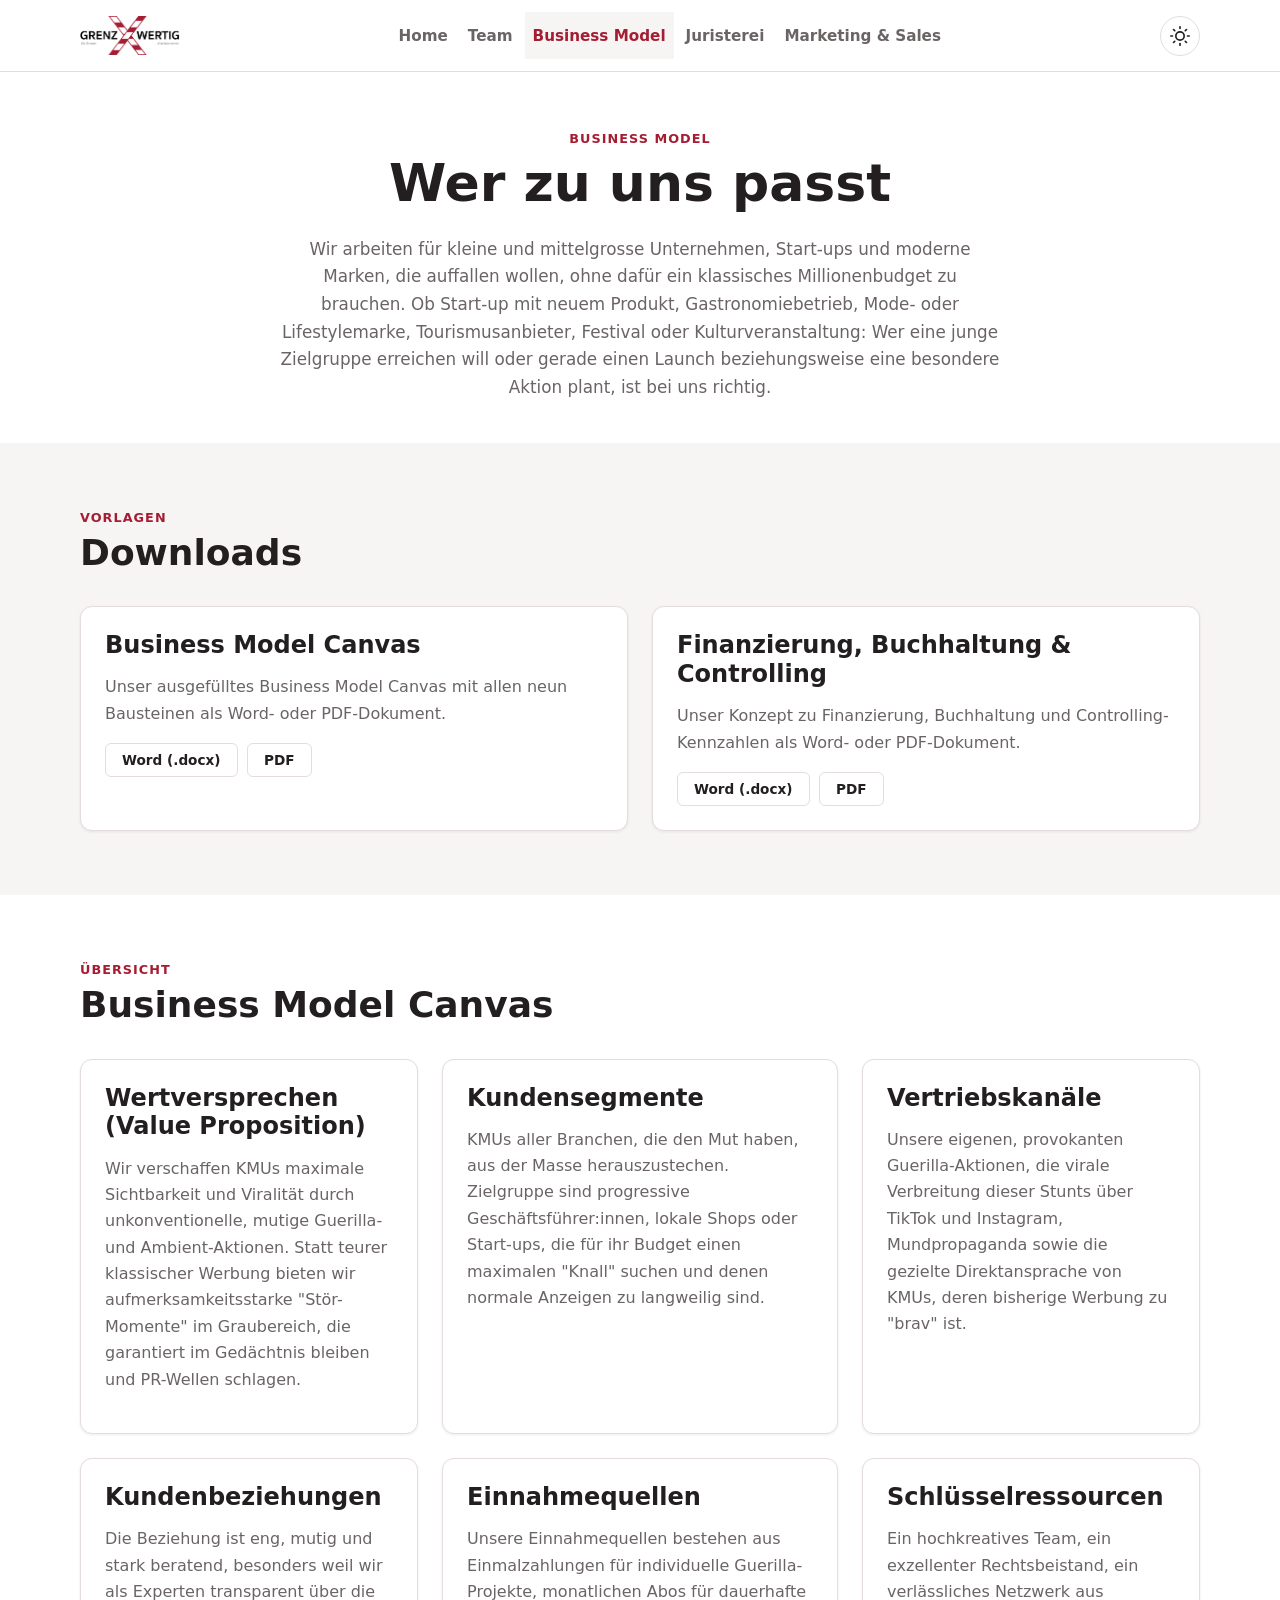
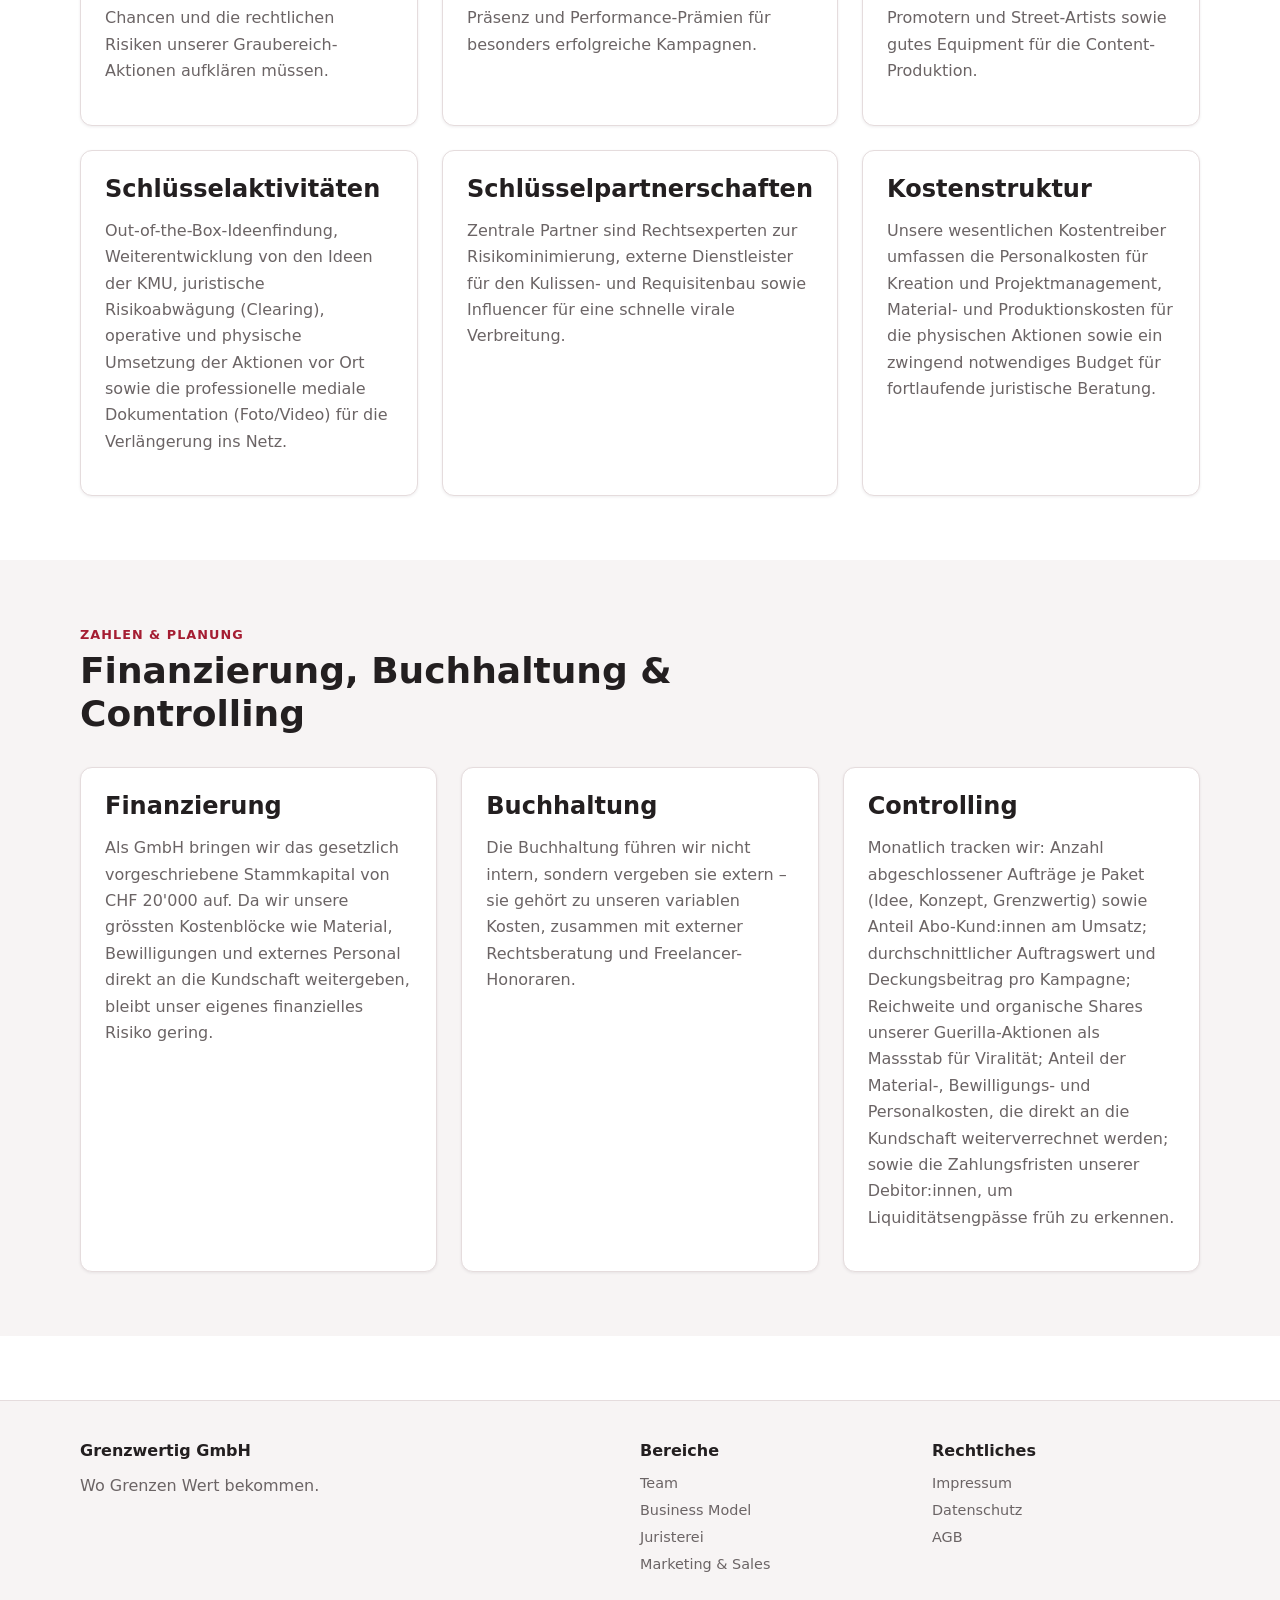
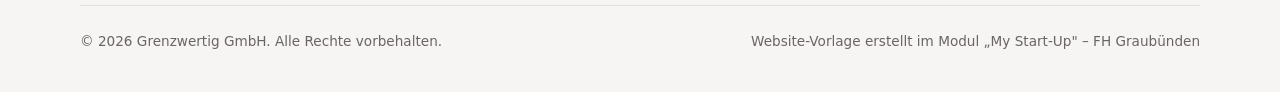
==== commit 95fa8a2e: ":)" ====
--- a/business-model/index.html
+++ b/business-model/index.html
@@ -73,8 +73,8 @@
   <main id="main">
     <section class="page-hero container">
       <span class="eyebrow">Business Model</span>
-      <h1 class="page-hero__title">Unser Geschäftsmodell</h1>
-      <p class="page-hero__lead">Wir verschaffen KMUs maximale Sichtbarkeit und Viralität durch unkonventionelle, mutige Guerilla- und Ambient-Aktionen. Verdient wird primär über unsere drei Kernpakete Idee, Konzept und Grenzwertig sowie über monatliche Abos für dauerhafte Präsenz und Performance-Prämien für virale Hits.</p>
+      <h1 class="page-hero__title">Wer zu uns passt</h1>
+      <p class="page-hero__lead"> Wir arbeiten für kleine und mittelgrosse Unternehmen, Start-ups und moderne Marken, die auffallen wollen, ohne dafür ein klassisches Millionenbudget zu brauchen. Ob Start-up mit neuem Produkt, Gastronomiebetrieb, Mode- oder Lifestylemarke, Tourismusanbieter, Festival oder Kulturveranstaltung: Wer eine junge Zielgruppe erreichen will oder gerade einen Launch beziehungsweise eine besondere Aktion plant, ist bei uns richtig.</p>
     </section>
 
     <!-- ===================== DOWNLOADS ===================== -->
@@ -126,7 +126,7 @@
         </div>
         <div class="card">
           <h3>Kundenbeziehungen</h3>
-          <p>Wir agieren als "Partner in Crime". Die Beziehung ist eng, mutig und stark beratend – besonders weil wir als Experten transparent über die Chancen und die rechtlichen Risiken unserer Graubereich-Aktionen aufklären müssen.</p>
+          <p>Die Beziehung ist eng, mutig und stark beratend, besonders weil wir als Experten transparent über die Chancen und die rechtlichen Risiken unserer Graubereich-Aktionen aufklären müssen.</p>
         </div>
         <div class="card">
           <h3>Einnahmequellen</h3>
--- a/css/style.css
+++ b/css/style.css
@@ -472,6 +472,30 @@
   margin-inline: auto;
 }
 
+.hero__intro {
+  max-width: 720px;
+  margin: 1.5rem auto 0.75rem;
+  font-family: var(--font-heading);
+  font-weight: 700;
+  font-size: clamp(1.1rem, 1.4vw + 0.9rem, 1.4rem);
+  color: var(--color-text);
+  line-height: 1.4;
+}
+
+.hero__intro-highlight {
+  display: inline-block;
+  margin-top: 0.2em;
+  font-size: 1.4em;
+  color: var(--color-primary);
+}
+
+.hero__text {
+  max-width: 640px;
+  margin-inline: auto;
+  font-size: 1rem;
+  color: var(--color-text-muted);
+}
+
 
 /* -----------------------------------------------------------------------------
    9. BEREICHS-KARTEN (Team / Business Model / Juristerei / Marketing & Sales)
@@ -722,6 +746,7 @@
    -------------------------------------------------------------------------- */
 .page-hero {
   padding-block: clamp(2rem, 5vw, 3.5rem) 1.5rem;
+  text-align: center;   /* NEU */
 }
 
 .page-hero__title {
@@ -730,6 +755,7 @@
 
 .page-hero__lead {
   max-width: 720px;
+  margin-inline: auto;
   font-size: 1.05rem;
 }
 
@@ -754,7 +780,7 @@
 }
 
 .team-grid {
-  grid-template-columns: repeat(4, 1fr);
+  grid-template-columns: repeat(3, 1fr);
 }
 
 .team-card {
@@ -1053,6 +1079,6 @@
 /* --- Grosse Desktops (>= 1200px) --- */
 @media (min-width: 1200px) {
   .team-grid {
-    grid-template-columns: repeat(4, 1fr);
-  }
-}
+    grid-template-columns: repeat(3, 1fr);
+  }
+}
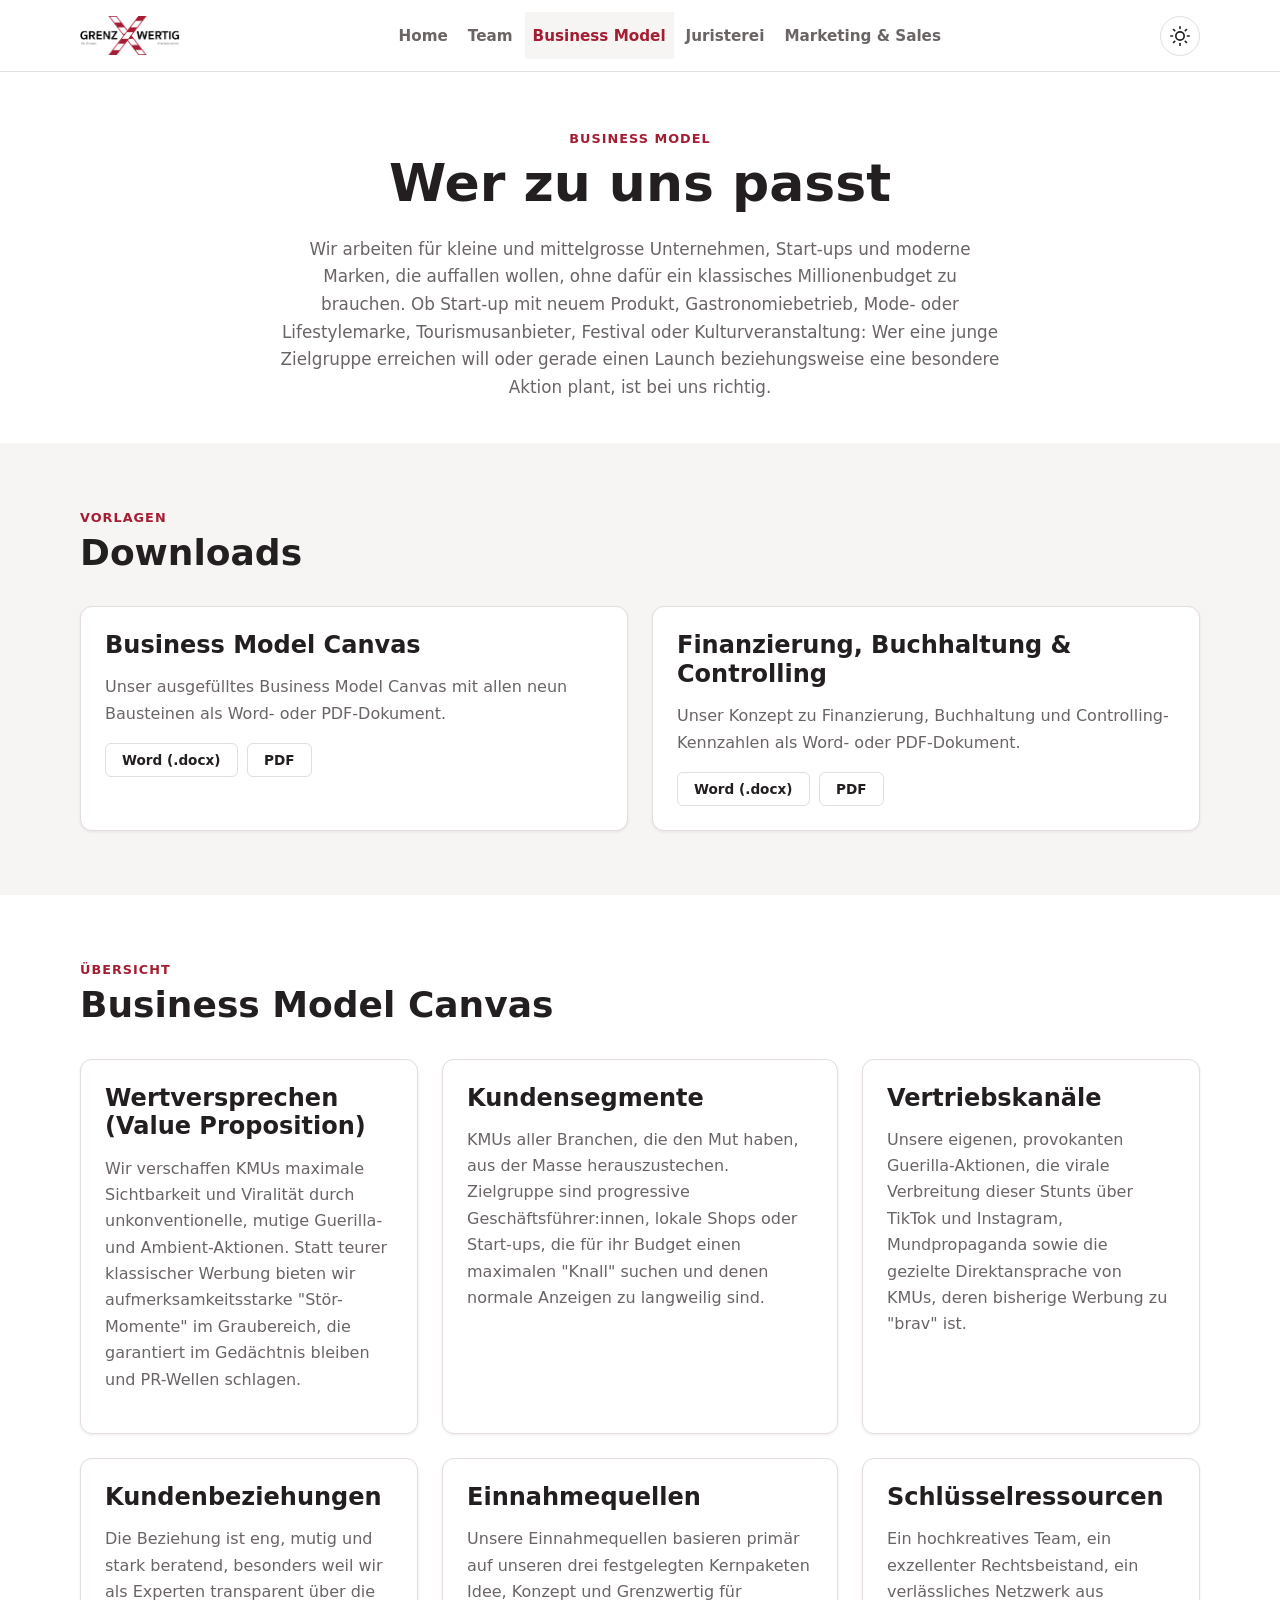
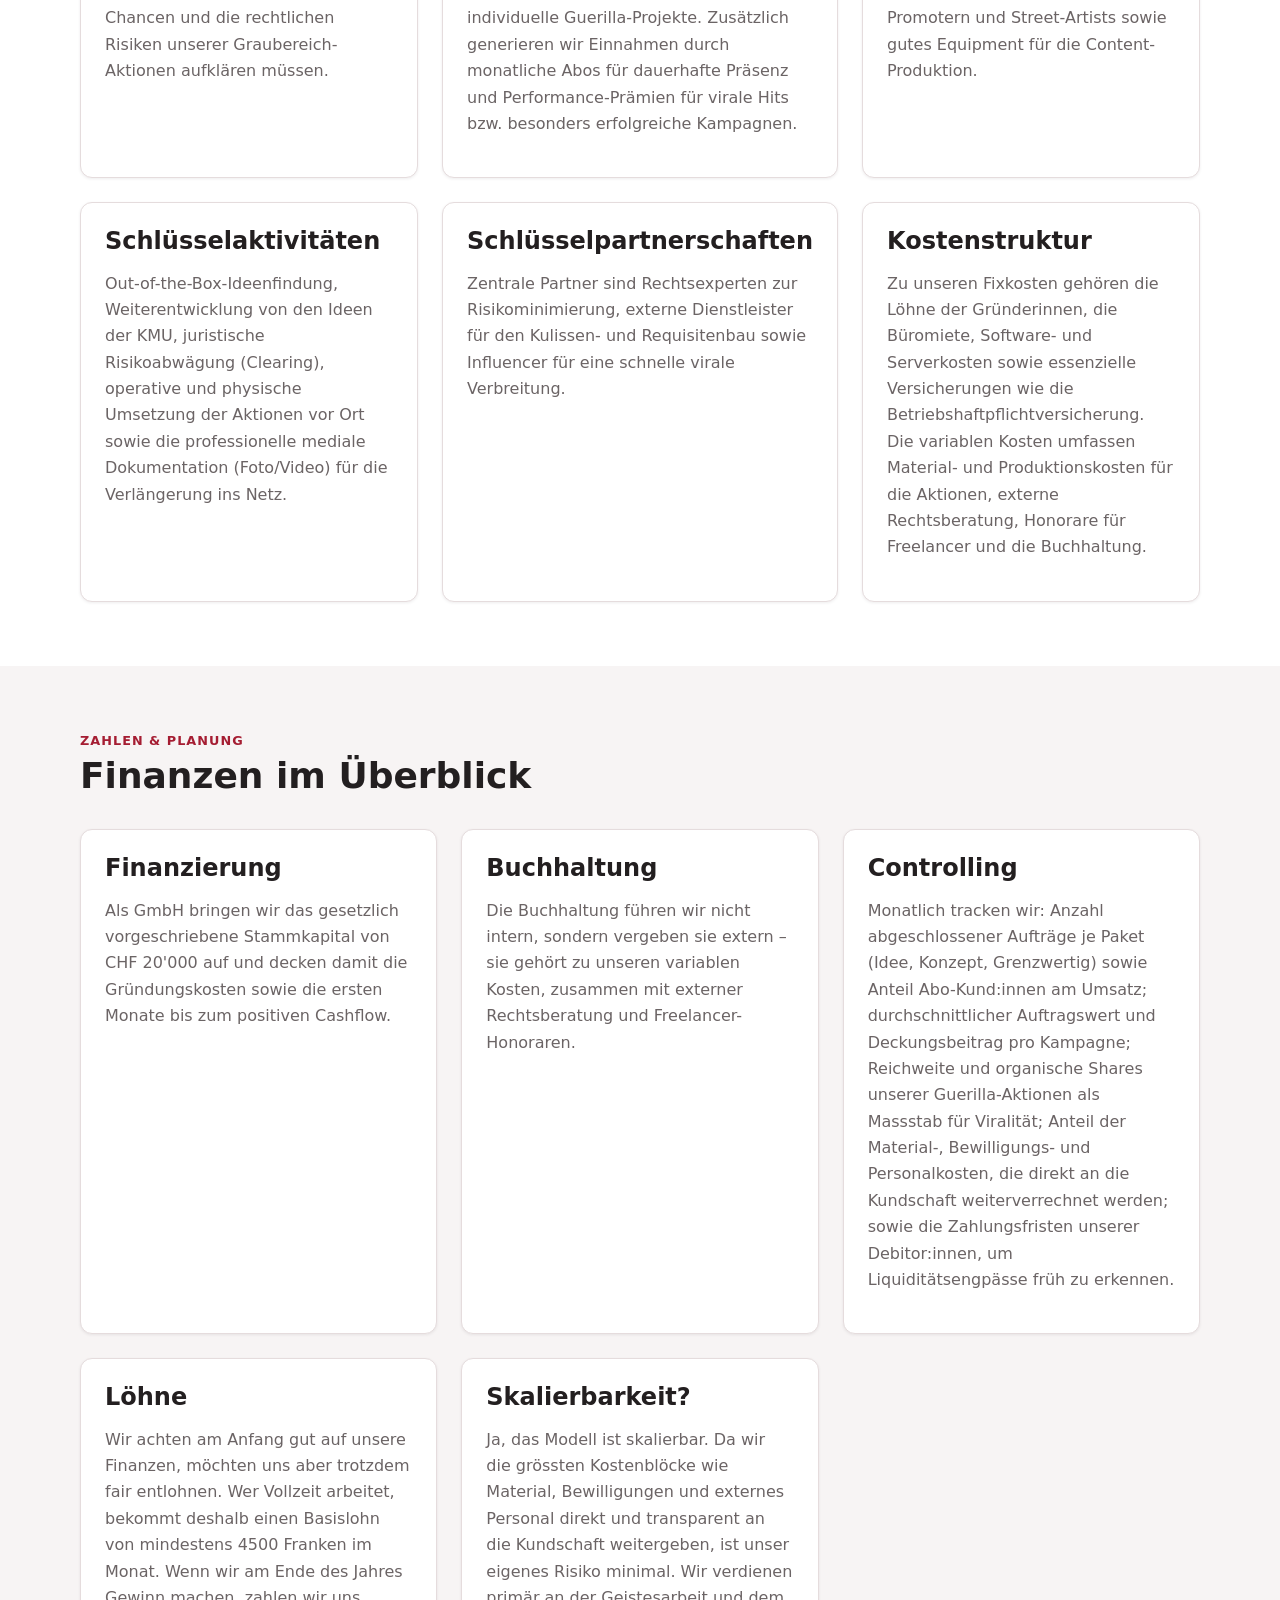
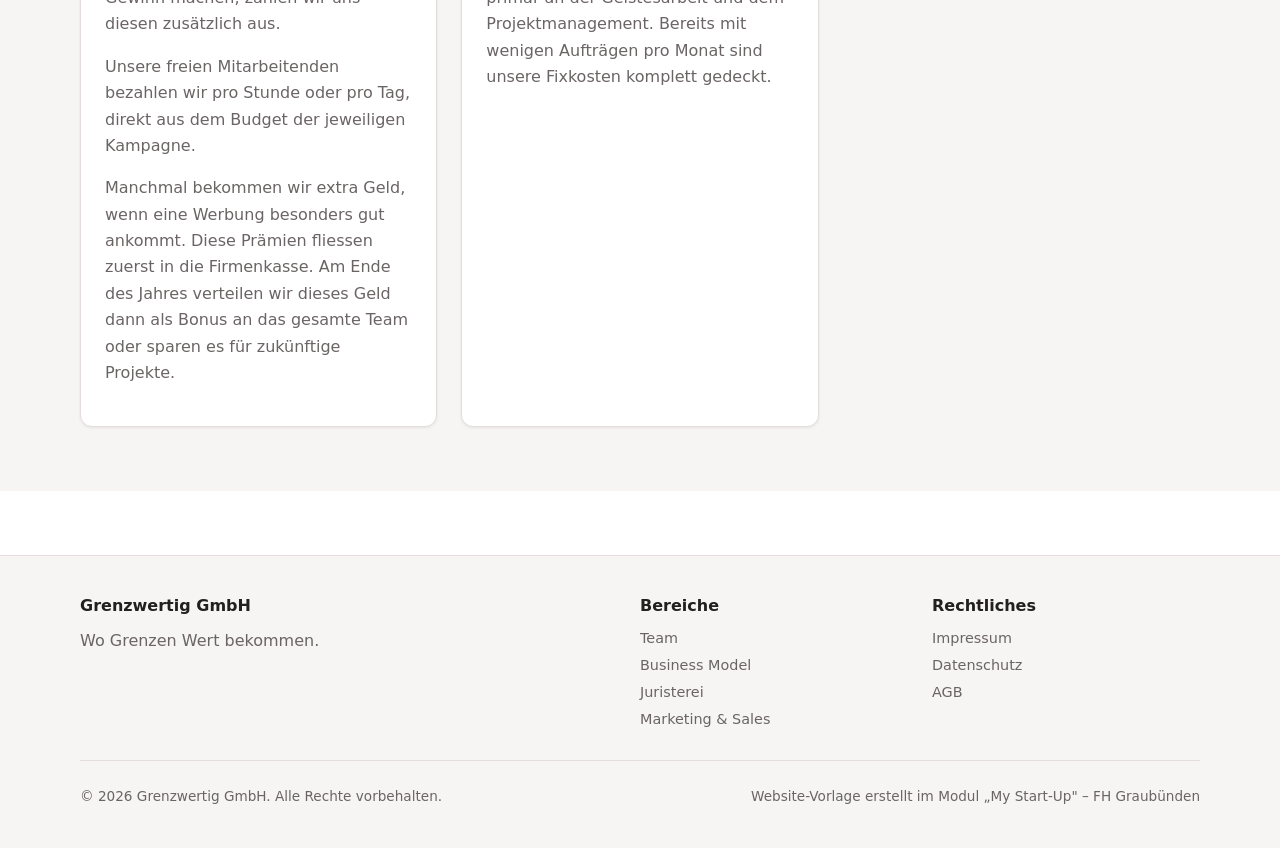
==== commit 2f774d70: "Buiness Modal" ====
--- a/business-model/index.html
+++ b/business-model/index.html
@@ -130,7 +130,7 @@
         </div>
         <div class="card">
           <h3>Einnahmequellen</h3>
-          <p>Unsere Einnahmequellen bestehen aus Einmalzahlungen für individuelle Guerilla-Projekte, monatlichen Abos für dauerhafte Präsenz und Performance-Prämien für besonders erfolgreiche Kampagnen.</p>
+          <p>Unsere Einnahmequellen basieren primär auf unseren drei festgelegten Kernpaketen Idee, Konzept und Grenzwertig für individuelle Guerilla-Projekte. Zusätzlich generieren wir Einnahmen durch monatliche Abos für dauerhafte Präsenz und Performance-Prämien für virale Hits bzw. besonders erfolgreiche Kampagnen.</p>
         </div>
         <div class="card">
           <h3>Schlüsselressourcen</h3>
@@ -146,30 +146,40 @@
         </div>
         <div class="card">
           <h3>Kostenstruktur</h3>
-          <p>Unsere wesentlichen Kostentreiber umfassen die Personalkosten für Kreation und Projektmanagement, Material- und Produktionskosten für die physischen Aktionen sowie ein zwingend notwendiges Budget für fortlaufende juristische Beratung.</p>
-        </div>
-      </div>
-    </section>
-
-    <!-- ===================== FINANZIERUNG, BUCHHALTUNG, CONTROLLING ===================== -->
+          <p>Zu unseren Fixkosten gehören die Löhne der Gründerinnen, die Büromiete, Software- und Serverkosten sowie essenzielle Versicherungen wie die Betriebshaftpflichtversicherung. Die variablen Kosten umfassen Material- und Produktionskosten für die Aktionen, externe Rechtsberatung, Honorare für Freelancer und die Buchhaltung.</p>
+        </div>
+      </div>
+    </section>
+
+    <!-- ===================== FINANZIERUNG, LÖHNE, BUCHHALTUNG, CONTROLLING, SKALIERBARKEIT ===================== -->
     <section class="section section--alt">
       <div class="container">
         <div class="section-heading">
           <span class="eyebrow">Zahlen &amp; Planung</span>
-          <h2>Finanzierung, Buchhaltung &amp; Controlling</h2>
+          <h2>Finanzen im Überblick</h2>
         </div>
         <div class="grid content-grid-3">
           <div class="card">
             <h3>Finanzierung</h3>
-            <p>Als GmbH bringen wir das gesetzlich vorgeschriebene Stammkapital von CHF 20'000 auf. Da wir unsere grössten Kostenblöcke wie Material, Bewilligungen und externes Personal direkt an die Kundschaft weitergeben, bleibt unser eigenes finanzielles Risiko gering.</p>
+            <p>Als GmbH bringen wir das gesetzlich vorgeschriebene Stammkapital von CHF 20'000 auf und decken damit die Gründungskosten sowie die ersten Monate bis zum positiven Cashflow.</p>
           </div>
           <div class="card">
             <h3>Buchhaltung</h3>
             <p>Die Buchhaltung führen wir nicht intern, sondern vergeben sie extern – sie gehört zu unseren variablen Kosten, zusammen mit externer Rechtsberatung und Freelancer-Honoraren.</p>
           </div>
-            <div class="card">
+          <div class="card">
             <h3>Controlling</h3>
             <p>Monatlich tracken wir: Anzahl abgeschlossener Aufträge je Paket (Idee, Konzept, Grenzwertig) sowie Anteil Abo-Kund:innen am Umsatz; durchschnittlicher Auftragswert und Deckungsbeitrag pro Kampagne; Reichweite und organische Shares unserer Guerilla-Aktionen als Massstab für Viralität; Anteil der Material-, Bewilligungs- und Personalkosten, die direkt an die Kundschaft weiterverrechnet werden; sowie die Zahlungsfristen unserer Debitor:innen, um Liquiditätsengpässe früh zu erkennen.</p>
+          </div>
+          <div class="card">
+            <h3>Löhne</h3>
+            <p>Wir achten am Anfang gut auf unsere Finanzen, möchten uns aber trotzdem fair entlohnen. Wer Vollzeit arbeitet, bekommt deshalb einen Basislohn von mindestens 4500 Franken im Monat. Wenn wir am Ende des Jahres Gewinn machen, zahlen wir uns diesen zusätzlich aus.</p>
+            <p>Unsere freien Mitarbeitenden bezahlen wir pro Stunde oder pro Tag, direkt aus dem Budget der jeweiligen Kampagne.</p>
+            <p>Manchmal bekommen wir extra Geld, wenn eine Werbung besonders gut ankommt. Diese Prämien fliessen zuerst in die Firmenkasse. Am Ende des Jahres verteilen wir dieses Geld dann als Bonus an das gesamte Team oder sparen es für zukünftige Projekte.</p>
+          </div>
+          <div class="card">
+            <h3>Skalierbarkeit?</h3>
+            <p>Ja, das Modell ist skalierbar. Da wir die grössten Kostenblöcke wie Material, Bewilligungen und externes Personal direkt und transparent an die Kundschaft weitergeben, ist unser eigenes Risiko minimal. Wir verdienen primär an der Geistesarbeit und dem Projektmanagement. Bereits mit wenigen Aufträgen pro Monat sind unsere Fixkosten komplett gedeckt.</p>
           </div>
         </div>
       </div>
@@ -224,4 +234,4 @@
 
   <script src="../js/script.js"></script>
 </body>
-</html>
+</html>
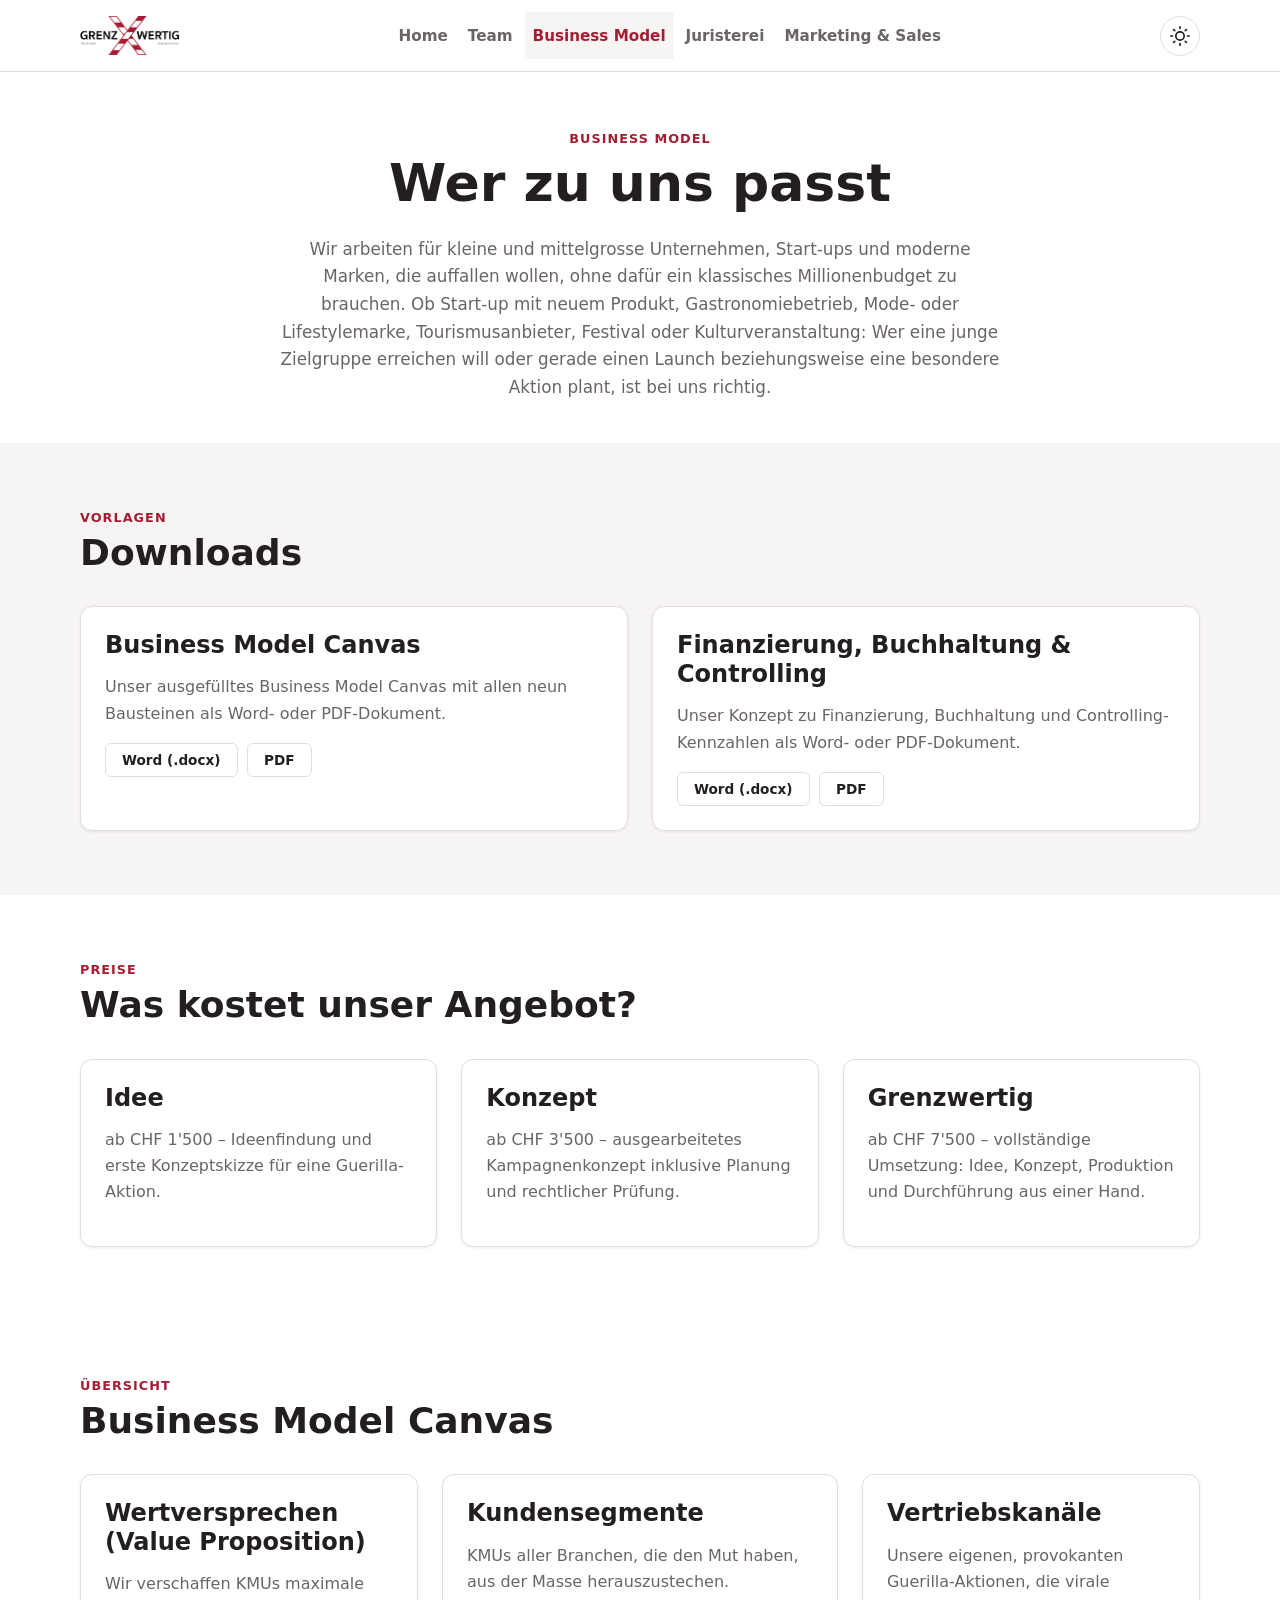
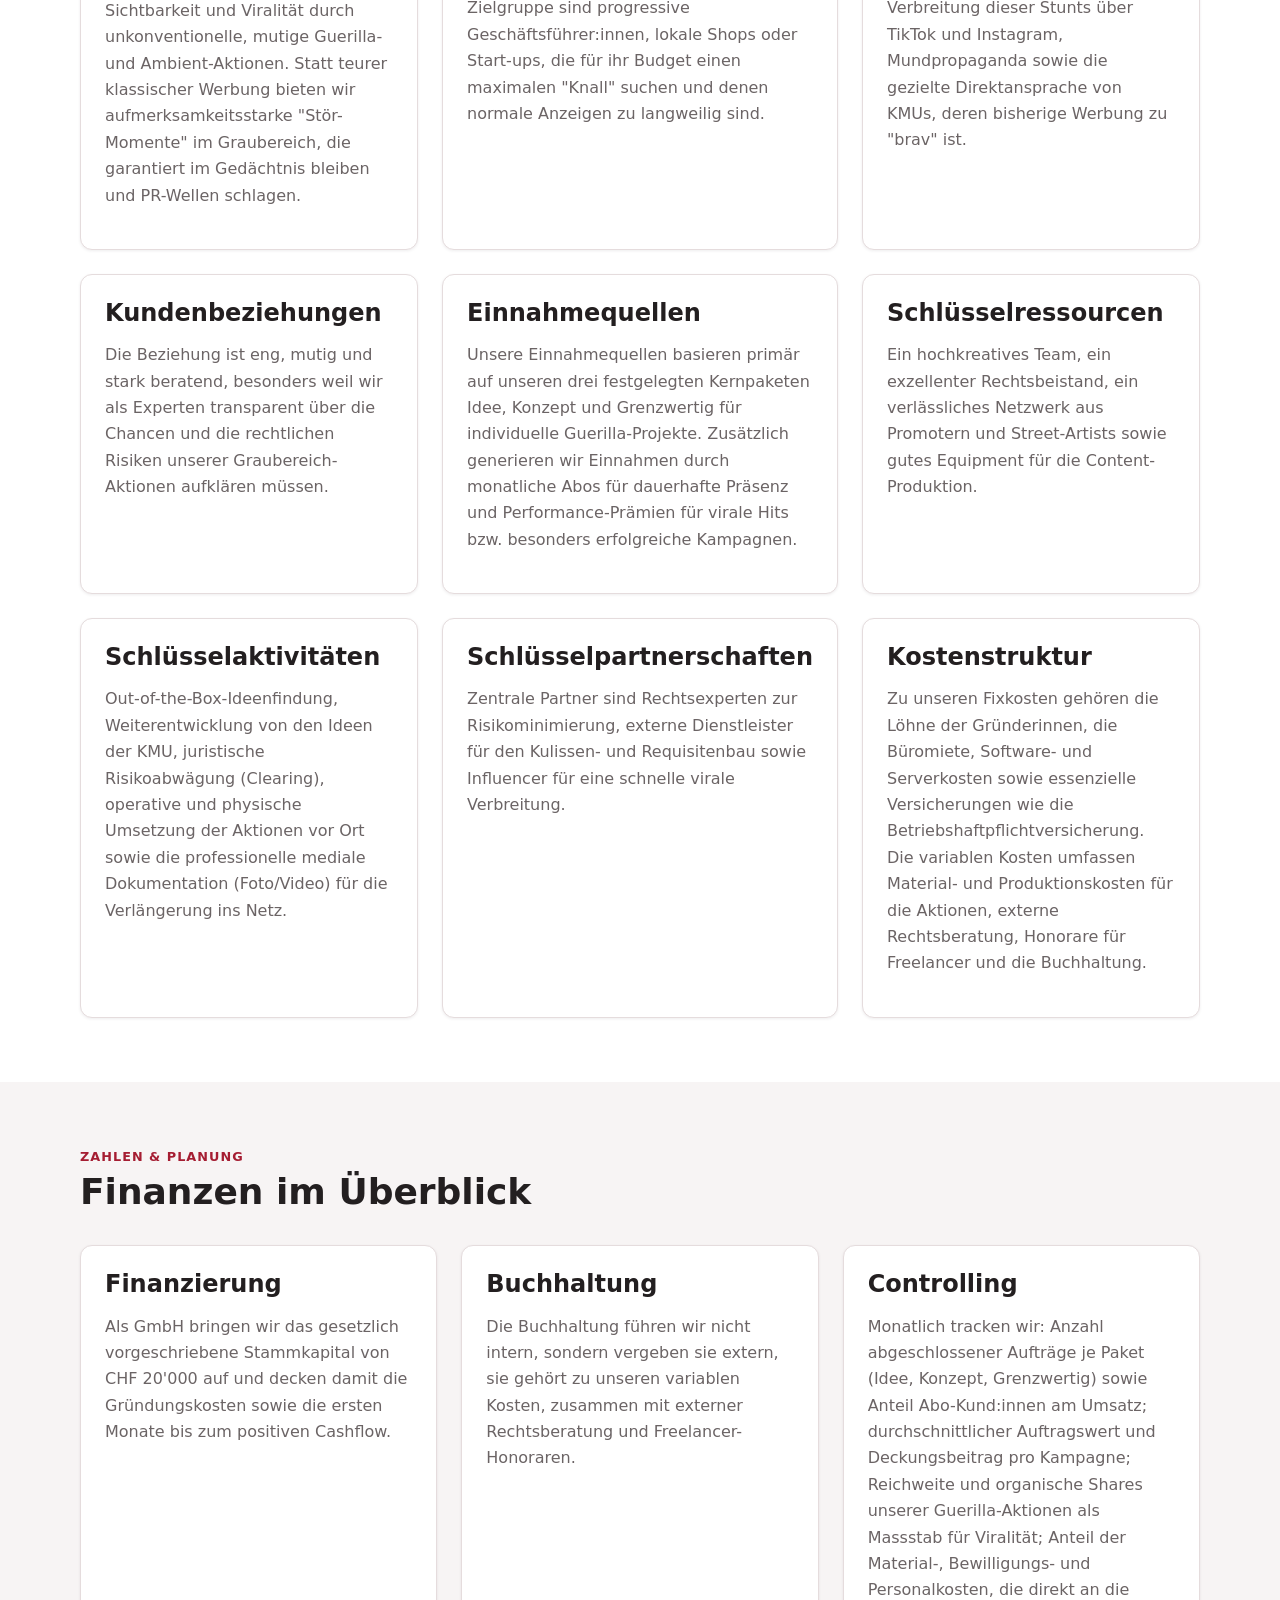
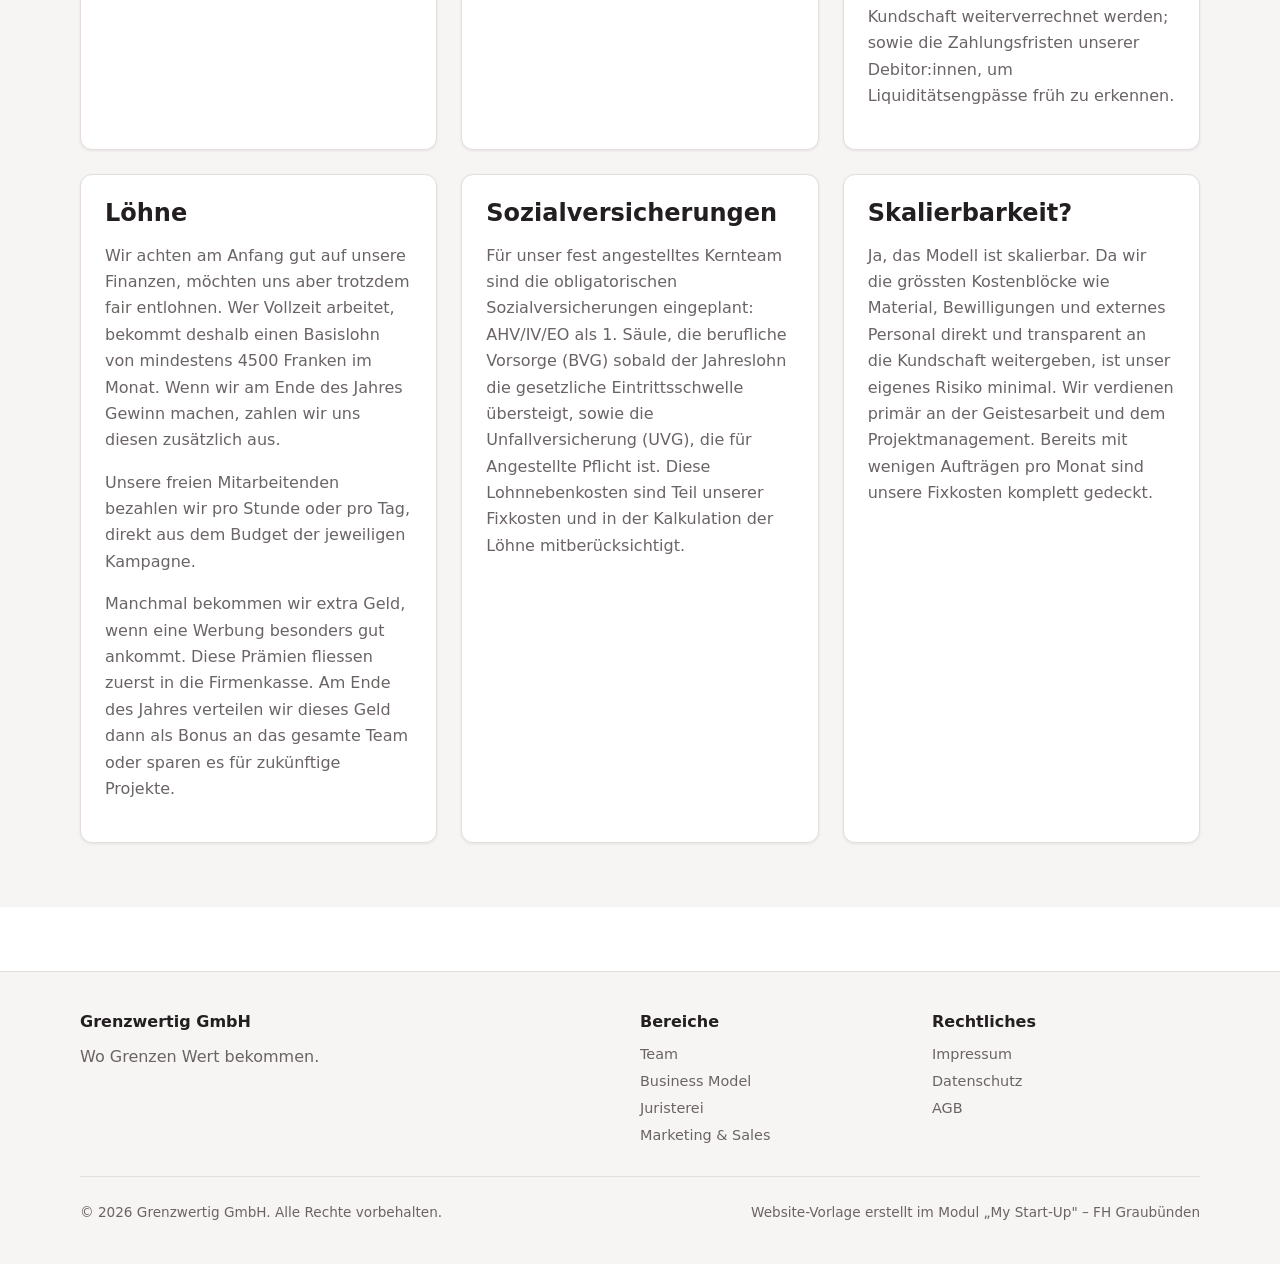
==== commit 188aac8e: "letzte Anpassungen" ====
--- a/business-model/index.html
+++ b/business-model/index.html
@@ -105,53 +105,79 @@
       </div>
     </section>
 
+    <!-- ===================== PREISE ===================== -->
+    <section class="section">
+      <div class="container">
+        <div class="section-heading">
+          <span class="eyebrow">Preise</span>
+          <h2>Was kostet unser Angebot?</h2>
+        </div>
+        <div class="grid content-grid-3">
+          <div class="card">
+            <h3>Idee</h3>
+            <p>ab CHF 1'500 – Ideenfindung und erste Konzeptskizze für eine Guerilla-Aktion.</p>
+          </div>
+          <div class="card">
+            <h3>Konzept</h3>
+            <p>ab CHF 3'500 – ausgearbeitetes Kampagnenkonzept inklusive Planung und rechtlicher Prüfung.</p>
+          </div>
+          <div class="card">
+            <h3>Grenzwertig</h3>
+            <p>ab CHF 7'500 – vollständige Umsetzung: Idee, Konzept, Produktion und Durchführung aus einer Hand.</p>
+          </div>
+        </div>
+      </div>
+    </section>
+
     <!-- ===================== BUSINESS MODEL CANVAS (9 Bausteine) ===================== -->
-    <section class="section container">
-      <div class="section-heading">
-        <span class="eyebrow">Übersicht</span>
-        <h2>Business Model Canvas</h2>
-      </div>
-      <div class="grid content-grid-3">
-        <div class="card">
-          <h3>Wertversprechen (Value Proposition)</h3>
-          <p>Wir verschaffen KMUs maximale Sichtbarkeit und Viralität durch unkonventionelle, mutige Guerilla- und Ambient-Aktionen. Statt teurer klassischer Werbung bieten wir aufmerksamkeitsstarke "Stör-Momente" im Graubereich, die garantiert im Gedächtnis bleiben und PR-Wellen schlagen.</p>
-        </div>
-        <div class="card">
-          <h3>Kundensegmente</h3>
-          <p>KMUs aller Branchen, die den Mut haben, aus der Masse herauszustechen. Zielgruppe sind progressive Geschäftsführer:innen, lokale Shops oder Start-ups, die für ihr Budget einen maximalen "Knall" suchen und denen normale Anzeigen zu langweilig sind.</p>
-        </div>
-        <div class="card">
-          <h3>Vertriebskanäle</h3>
-          <p>Unsere eigenen, provokanten Guerilla-Aktionen, die virale Verbreitung dieser Stunts über TikTok und Instagram, Mundpropaganda sowie die gezielte Direktansprache von KMUs, deren bisherige Werbung zu "brav" ist.</p>
-        </div>
-        <div class="card">
-          <h3>Kundenbeziehungen</h3>
-          <p>Die Beziehung ist eng, mutig und stark beratend, besonders weil wir als Experten transparent über die Chancen und die rechtlichen Risiken unserer Graubereich-Aktionen aufklären müssen.</p>
-        </div>
-        <div class="card">
-          <h3>Einnahmequellen</h3>
-          <p>Unsere Einnahmequellen basieren primär auf unseren drei festgelegten Kernpaketen Idee, Konzept und Grenzwertig für individuelle Guerilla-Projekte. Zusätzlich generieren wir Einnahmen durch monatliche Abos für dauerhafte Präsenz und Performance-Prämien für virale Hits bzw. besonders erfolgreiche Kampagnen.</p>
-        </div>
-        <div class="card">
-          <h3>Schlüsselressourcen</h3>
-          <p>Ein hochkreatives Team, ein exzellenter Rechtsbeistand, ein verlässliches Netzwerk aus Promotern und Street-Artists sowie gutes Equipment für die Content-Produktion.</p>
-        </div>
-        <div class="card">
-          <h3>Schlüsselaktivitäten</h3>
-          <p>Out-of-the-Box-Ideenfindung, Weiterentwicklung von den Ideen der KMU, juristische Risikoabwägung (Clearing), operative und physische Umsetzung der Aktionen vor Ort sowie die professionelle mediale Dokumentation (Foto/Video) für die Verlängerung ins Netz.</p>
-        </div>
-        <div class="card">
-          <h3>Schlüsselpartnerschaften</h3>
-          <p>Zentrale Partner sind Rechtsexperten zur Risikominimierung, externe Dienstleister für den Kulissen- und Requisitenbau sowie Influencer für eine schnelle virale Verbreitung.</p>
-        </div>
-        <div class="card">
-          <h3>Kostenstruktur</h3>
-          <p>Zu unseren Fixkosten gehören die Löhne der Gründerinnen, die Büromiete, Software- und Serverkosten sowie essenzielle Versicherungen wie die Betriebshaftpflichtversicherung. Die variablen Kosten umfassen Material- und Produktionskosten für die Aktionen, externe Rechtsberatung, Honorare für Freelancer und die Buchhaltung.</p>
-        </div>
-      </div>
-    </section>
-
-    <!-- ===================== FINANZIERUNG, LÖHNE, BUCHHALTUNG, CONTROLLING, SKALIERBARKEIT ===================== -->
+    <section class="section">
+      <div class="container">
+        <div class="section-heading">
+          <span class="eyebrow">Übersicht</span>
+          <h2>Business Model Canvas</h2>
+        </div>
+        <div class="grid content-grid-3">
+          <div class="card">
+            <h3>Wertversprechen (Value Proposition)</h3>
+            <p>Wir verschaffen KMUs maximale Sichtbarkeit und Viralität durch unkonventionelle, mutige Guerilla- und Ambient-Aktionen. Statt teurer klassischer Werbung bieten wir aufmerksamkeitsstarke "Stör-Momente" im Graubereich, die garantiert im Gedächtnis bleiben und PR-Wellen schlagen.</p>
+          </div>
+          <div class="card">
+            <h3>Kundensegmente</h3>
+            <p>KMUs aller Branchen, die den Mut haben, aus der Masse herauszustechen. Zielgruppe sind progressive Geschäftsführer:innen, lokale Shops oder Start-ups, die für ihr Budget einen maximalen "Knall" suchen und denen normale Anzeigen zu langweilig sind.</p>
+          </div>
+          <div class="card">
+            <h3>Vertriebskanäle</h3>
+            <p>Unsere eigenen, provokanten Guerilla-Aktionen, die virale Verbreitung dieser Stunts über TikTok und Instagram, Mundpropaganda sowie die gezielte Direktansprache von KMUs, deren bisherige Werbung zu "brav" ist.</p>
+          </div>
+          <div class="card">
+            <h3>Kundenbeziehungen</h3>
+            <p>Die Beziehung ist eng, mutig und stark beratend, besonders weil wir als Experten transparent über die Chancen und die rechtlichen Risiken unserer Graubereich-Aktionen aufklären müssen.</p>
+          </div>
+          <div class="card">
+            <h3>Einnahmequellen</h3>
+            <p>Unsere Einnahmequellen basieren primär auf unseren drei festgelegten Kernpaketen Idee, Konzept und Grenzwertig für individuelle Guerilla-Projekte. Zusätzlich generieren wir Einnahmen durch monatliche Abos für dauerhafte Präsenz und Performance-Prämien für virale Hits bzw. besonders erfolgreiche Kampagnen.</p>
+          </div>
+          <div class="card">
+            <h3>Schlüsselressourcen</h3>
+            <p>Ein hochkreatives Team, ein exzellenter Rechtsbeistand, ein verlässliches Netzwerk aus Promotern und Street-Artists sowie gutes Equipment für die Content-Produktion.</p>
+          </div>
+          <div class="card">
+            <h3>Schlüsselaktivitäten</h3>
+            <p>Out-of-the-Box-Ideenfindung, Weiterentwicklung von den Ideen der KMU, juristische Risikoabwägung (Clearing), operative und physische Umsetzung der Aktionen vor Ort sowie die professionelle mediale Dokumentation (Foto/Video) für die Verlängerung ins Netz.</p>
+          </div>
+          <div class="card">
+            <h3>Schlüsselpartnerschaften</h3>
+            <p>Zentrale Partner sind Rechtsexperten zur Risikominimierung, externe Dienstleister für den Kulissen- und Requisitenbau sowie Influencer für eine schnelle virale Verbreitung.</p>
+          </div>
+          <div class="card">
+            <h3>Kostenstruktur</h3>
+            <p>Zu unseren Fixkosten gehören die Löhne der Gründerinnen, die Büromiete, Software- und Serverkosten sowie essenzielle Versicherungen wie die Betriebshaftpflichtversicherung. Die variablen Kosten umfassen Material- und Produktionskosten für die Aktionen, externe Rechtsberatung, Honorare für Freelancer und die Buchhaltung.</p>
+          </div>
+        </div>
+      </div>
+    </section>
+
+    <!-- ===================== FINANZIERUNG, LÖHNE, SOZIALVERSICHERUNGEN, BUCHHALTUNG, CONTROLLING, SKALIERBARKEIT ===================== -->
     <section class="section section--alt">
       <div class="container">
         <div class="section-heading">
@@ -165,7 +191,7 @@
           </div>
           <div class="card">
             <h3>Buchhaltung</h3>
-            <p>Die Buchhaltung führen wir nicht intern, sondern vergeben sie extern – sie gehört zu unseren variablen Kosten, zusammen mit externer Rechtsberatung und Freelancer-Honoraren.</p>
+            <p>Die Buchhaltung führen wir nicht intern, sondern vergeben sie extern, sie gehört zu unseren variablen Kosten, zusammen mit externer Rechtsberatung und Freelancer-Honoraren.</p>
           </div>
           <div class="card">
             <h3>Controlling</h3>
@@ -176,6 +202,10 @@
             <p>Wir achten am Anfang gut auf unsere Finanzen, möchten uns aber trotzdem fair entlohnen. Wer Vollzeit arbeitet, bekommt deshalb einen Basislohn von mindestens 4500 Franken im Monat. Wenn wir am Ende des Jahres Gewinn machen, zahlen wir uns diesen zusätzlich aus.</p>
             <p>Unsere freien Mitarbeitenden bezahlen wir pro Stunde oder pro Tag, direkt aus dem Budget der jeweiligen Kampagne.</p>
             <p>Manchmal bekommen wir extra Geld, wenn eine Werbung besonders gut ankommt. Diese Prämien fliessen zuerst in die Firmenkasse. Am Ende des Jahres verteilen wir dieses Geld dann als Bonus an das gesamte Team oder sparen es für zukünftige Projekte.</p>
+          </div>
+          <div class="card">
+            <h3>Sozialversicherungen</h3>
+            <p>Für unser fest angestelltes Kernteam sind die obligatorischen Sozialversicherungen eingeplant: AHV/IV/EO als 1. Säule, die berufliche Vorsorge (BVG) sobald der Jahreslohn die gesetzliche Eintrittsschwelle übersteigt, sowie die Unfallversicherung (UVG), die für Angestellte Pflicht ist. Diese Lohnnebenkosten sind Teil unserer Fixkosten und in der Kalkulation der Löhne mitberücksichtigt.</p>
           </div>
           <div class="card">
             <h3>Skalierbarkeit?</h3>
@@ -234,4 +264,4 @@
 
   <script src="../js/script.js"></script>
 </body>
-</html>+</html>
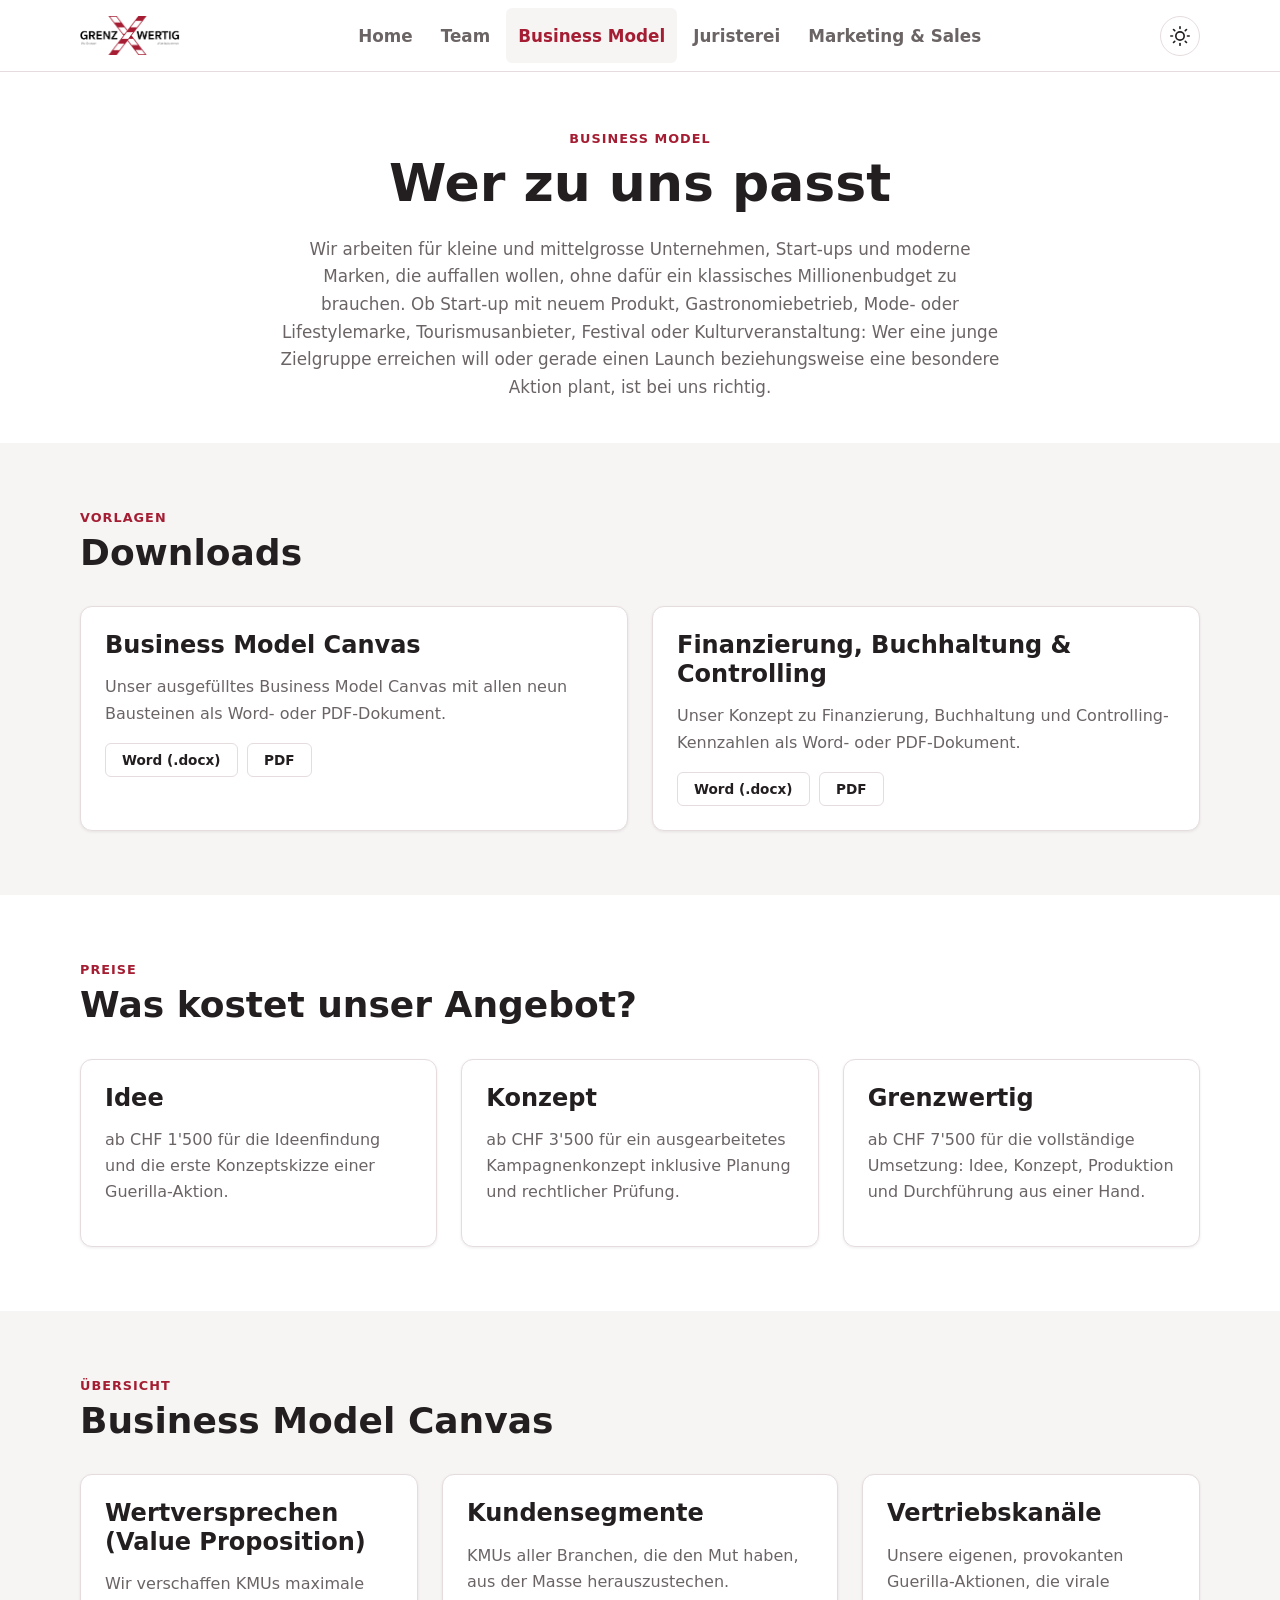
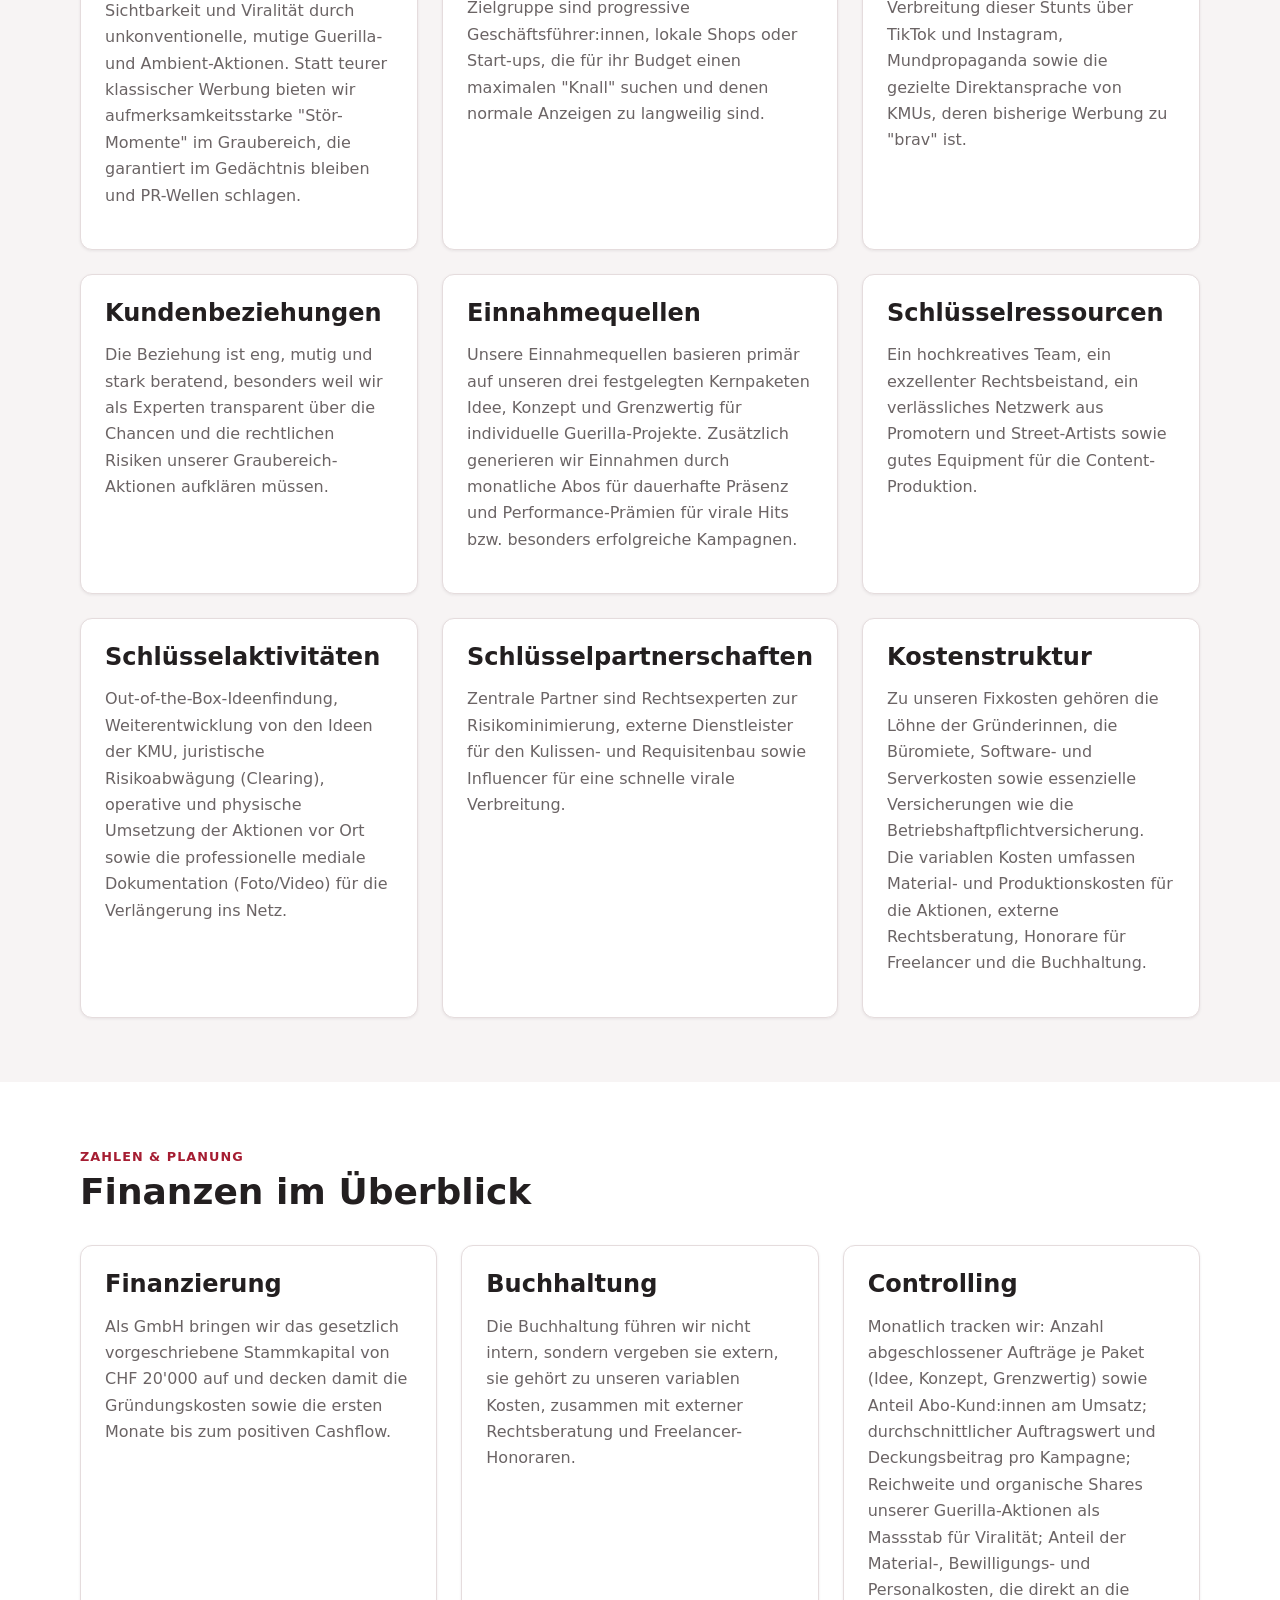
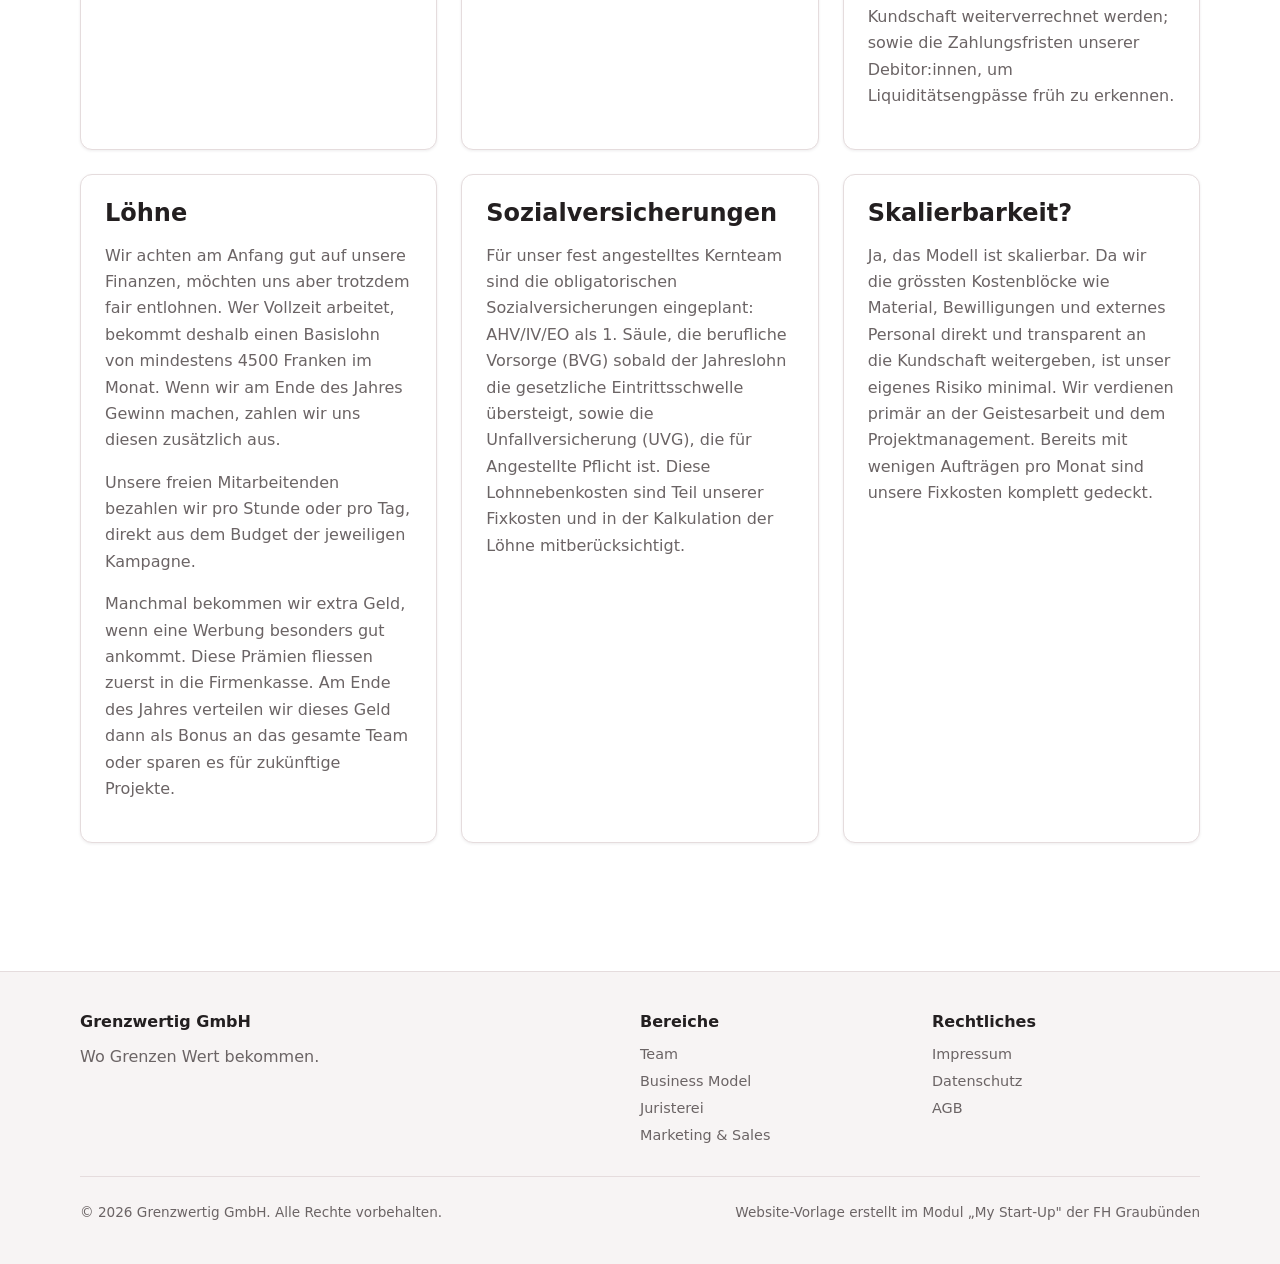
==== commit e365ed3b: "letzte Anpasungen" ====
--- a/business-model/index.html
+++ b/business-model/index.html
@@ -22,6 +22,7 @@
   <title>Business Model – Grenzwertig</title>
   <meta name="description" content="Geschäftsmodell, Finanzierung und Zahlen von My Start-Up." />
   <link rel="stylesheet" href="../css/style.css" />
+<link rel="icon" type="image/png" href="../images/favicon.png" />
 </head>
 <body>
   <a class="visually-hidden" href="#main">Zum Inhalt springen</a>
@@ -115,22 +116,22 @@
         <div class="grid content-grid-3">
           <div class="card">
             <h3>Idee</h3>
-            <p>ab CHF 1'500 – Ideenfindung und erste Konzeptskizze für eine Guerilla-Aktion.</p>
+            <p>ab CHF 1'500 für die Ideenfindung und die erste Konzeptskizze einer Guerilla-Aktion.</p>
           </div>
           <div class="card">
             <h3>Konzept</h3>
-            <p>ab CHF 3'500 – ausgearbeitetes Kampagnenkonzept inklusive Planung und rechtlicher Prüfung.</p>
+            <p>ab CHF 3'500 für ein ausgearbeitetes Kampagnenkonzept inklusive Planung und rechtlicher Prüfung.</p>
           </div>
           <div class="card">
             <h3>Grenzwertig</h3>
-            <p>ab CHF 7'500 – vollständige Umsetzung: Idee, Konzept, Produktion und Durchführung aus einer Hand.</p>
+            <p>ab CHF 7'500 für die vollständige Umsetzung: Idee, Konzept, Produktion und Durchführung aus einer Hand.</p>
           </div>
         </div>
       </div>
     </section>
 
     <!-- ===================== BUSINESS MODEL CANVAS (9 Bausteine) ===================== -->
-    <section class="section">
+    <section class="section section--alt">
       <div class="container">
         <div class="section-heading">
           <span class="eyebrow">Übersicht</span>
@@ -178,7 +179,7 @@
     </section>
 
     <!-- ===================== FINANZIERUNG, LÖHNE, SOZIALVERSICHERUNGEN, BUCHHALTUNG, CONTROLLING, SKALIERBARKEIT ===================== -->
-    <section class="section section--alt">
+    <section class="section">
       <div class="container">
         <div class="section-heading">
           <span class="eyebrow">Zahlen &amp; Planung</span>
@@ -243,7 +244,7 @@
       </div>
       <div class="footer-bottom">
         <p class="mb-0">© <span data-current-year>2026</span> Grenzwertig GmbH. Alle Rechte vorbehalten.</p>
-        <p class="mb-0">Website-Vorlage erstellt im Modul „My Start-Up" – FH Graubünden</p>
+        <p class="mb-0">Website-Vorlage erstellt im Modul „My Start-Up" der FH Graubünden</p>
       </div>
     </div>
   </footer>
--- a/css/style.css
+++ b/css/style.css
@@ -254,8 +254,29 @@
   display: flex;
   align-items: center;
   background-color: var(--color-header-bg);
+  border-bottom: 1px solid var(--color-border);
+}
+
+/* -----------------------------------------------------------------------------
+   WICHTIGER BUGFIX (Mobile): Der Weichzeichner-Effekt hinter dem Header läuft
+   über ein eigenes Pseudo-Element statt direkt über "backdrop-filter" auf
+   .site-header. Grund: "backdrop-filter" (genau wie "transform", "filter"
+   oder "perspective") macht ein Element zum sogenannten "containing block"
+   für alle Nachfahren mit position:fixed. Das mobile Navigationsmenü
+   (.main-nav weiter unten) ist genau so ein fixiertes Element und liegt
+   verschachtelt IN .site-header – dadurch wurde es fälschlicherweise nur
+   relativ zur 72px hohen Header-Box positioniert statt relativ zum ganzen
+   Bildschirm. Ergebnis: Das Menü bekam keine echte Höhe/keinen deckenden
+   Hintergrund mehr, und der Seiteninhalt schien dahinter "durchzuscheinen"
+   (das schief aussehende Layout im Hell-/Dunkel-Modus auf dem Handy).
+   -------------------------------------------------------------------------- */
+.site-header::before {
+  content: "";
+  position: absolute;
+  inset: 0;
   backdrop-filter: blur(10px);
-  border-bottom: 1px solid var(--color-border);
+  -webkit-backdrop-filter: blur(10px);
+  z-index: -1;
 }
 
 .site-header .container {
@@ -406,6 +427,36 @@
 .nav-toggle svg {
   width: 22px;
   height: 22px;
+}
+
+.nav-toggle,
+.theme-toggle,
+.main-nav a {
+  -webkit-tap-highlight-color: transparent;
+}
+
+.nav-toggle:active {
+  transform: scale(0.92);
+}
+
+/* Hamburger-Icon verwandelt sich beim Öffnen in ein "X" (angesteuert über
+   aria-expanded, das js/script.js beim Klick setzt) – kein zusätzliches
+   Markup/JS nötig, rein CSS. */
+.nav-toggle svg line {
+  transition: transform var(--transition-fast), opacity var(--transition-fast);
+  transform-origin: 12px 12px;
+}
+
+.nav-toggle[aria-expanded="true"] svg line:nth-of-type(1) {
+  transform: translateY(6px) rotate(45deg);
+}
+
+.nav-toggle[aria-expanded="true"] svg line:nth-of-type(2) {
+  opacity: 0;
+}
+
+.nav-toggle[aria-expanded="true"] svg line:nth-of-type(3) {
+  transform: translateY(-6px) rotate(-45deg);
 }
 
 
@@ -457,8 +508,18 @@
    8. HERO-BEREICH (Firmenname & Claim, siehe Scribble oberste zwei Balken)
    -------------------------------------------------------------------------- */
 .hero {
-  padding-block: clamp(2rem, 6vw, 4.5rem) clamp(1.5rem, 4vw, 3rem);
+  padding-block: clamp(2rem, 6vw, 4.5rem) clamp(1rem, 2vw, 1.5rem);
   text-align: center;
+}
+
+/* Bugfix/Feinschliff: Der Abschnitt mit den 4 Ordner-Kacheln direkt nach dem
+   Hero hatte zusätzlich zum Hero-Innenabstand noch seinen eigenen (recht
+   grossen) oberen Innenabstand von .section – zusammen ergab das auf dem
+   Handy eine auffällig grosse, leere Lücke zwischen dem letzten Hero-Text
+   und den Kacheln. Nur für DIESEN einen Übergang wird der obere Abstand
+   reduziert, alle anderen .section-Abstände auf der Seite bleiben gleich. */
+.hero + .section {
+  padding-top: clamp(0.5rem, 2vw, 1.5rem);
 }
 
 .hero__name {
@@ -983,12 +1044,19 @@
   transform: translateY(0);
   visibility: visible;
   pointer-events: auto;
+  box-shadow: var(--shadow-md);
 }
 
 .main-nav a {
-  padding: 0.9rem 0.5rem;
+  padding: 1.1rem 0.75rem;
   border-bottom: 1px solid var(--color-border);
-  border-radius: 0;
+  border-radius: var(--radius-sm);
+  font-size: 1.05rem;
+}
+
+.main-nav a:active {
+  background-color: var(--color-bg-alt);
+  color: var(--color-primary);
 }
 
 .folder-grid,
